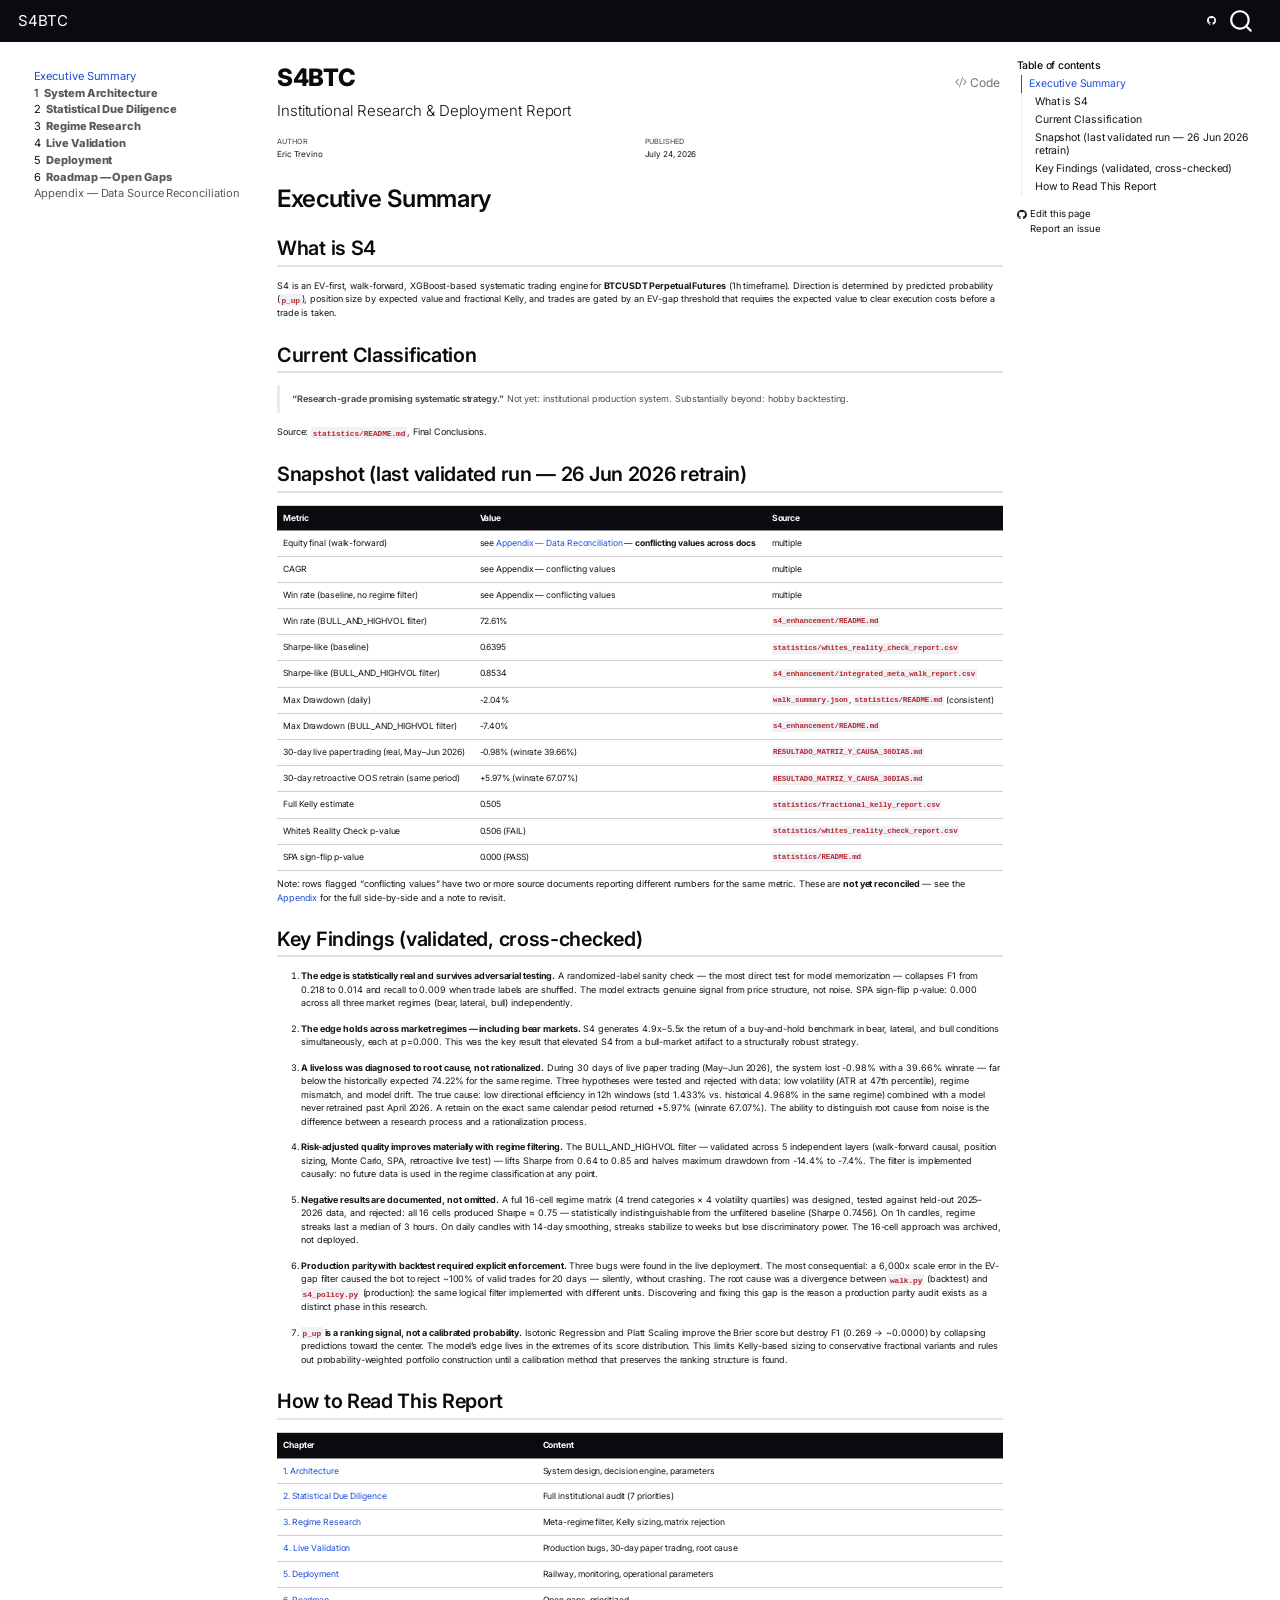
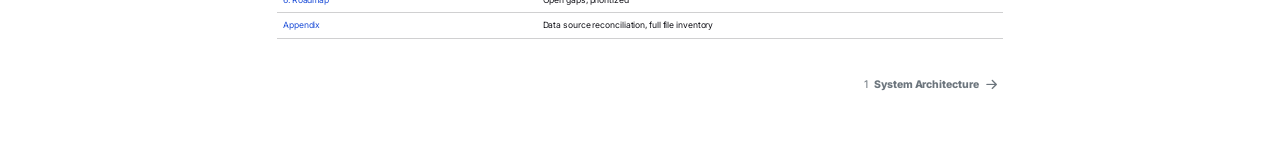
==== index.html @ 485dea51 "deploy: 55744f079dfd0574905409fcc61d1acf95c8bb1a" ====
<!DOCTYPE html>
<html xmlns="http://www.w3.org/1999/xhtml" lang="en" xml:lang="en"><head>

<meta charset="utf-8">
<meta name="generator" content="quarto-1.6.39">

<meta name="viewport" content="width=device-width, initial-scale=1.0, user-scalable=yes">

<meta name="author" content="Eric Trevino">
<meta name="dcterms.date" content="2026-07-24">

<title>S4BTC</title>
<style>
code{white-space: pre-wrap;}
span.smallcaps{font-variant: small-caps;}
div.columns{display: flex; gap: min(4vw, 1.5em);}
div.column{flex: auto; overflow-x: auto;}
div.hanging-indent{margin-left: 1.5em; text-indent: -1.5em;}
ul.task-list{list-style: none;}
ul.task-list li input[type="checkbox"] {
  width: 0.8em;
  margin: 0 0.8em 0.2em -1em; /* quarto-specific, see https://github.com/quarto-dev/quarto-cli/issues/4556 */ 
  vertical-align: middle;
}
/* CSS for syntax highlighting */
pre > code.sourceCode { white-space: pre; position: relative; }
pre > code.sourceCode > span { line-height: 1.25; }
pre > code.sourceCode > span:empty { height: 1.2em; }
.sourceCode { overflow: visible; }
code.sourceCode > span { color: inherit; text-decoration: inherit; }
div.sourceCode { margin: 1em 0; }
pre.sourceCode { margin: 0; }
@media screen {
div.sourceCode { overflow: auto; }
}
@media print {
pre > code.sourceCode { white-space: pre-wrap; }
pre > code.sourceCode > span { display: inline-block; text-indent: -5em; padding-left: 5em; }
}
pre.numberSource code
  { counter-reset: source-line 0; }
pre.numberSource code > span
  { position: relative; left: -4em; counter-increment: source-line; }
pre.numberSource code > span > a:first-child::before
  { content: counter(source-line);
    position: relative; left: -1em; text-align: right; vertical-align: baseline;
    border: none; display: inline-block;
    -webkit-touch-callout: none; -webkit-user-select: none;
    -khtml-user-select: none; -moz-user-select: none;
    -ms-user-select: none; user-select: none;
    padding: 0 4px; width: 4em;
  }
pre.numberSource { margin-left: 3em;  padding-left: 4px; }
div.sourceCode
  {   }
@media screen {
pre > code.sourceCode > span > a:first-child::before { text-decoration: underline; }
}
</style>


<script src="site_libs/quarto-nav/quarto-nav.js"></script>
<script src="site_libs/quarto-nav/headroom.min.js"></script>
<script src="site_libs/clipboard/clipboard.min.js"></script>
<script src="site_libs/quarto-search/autocomplete.umd.js"></script>
<script src="site_libs/quarto-search/fuse.min.js"></script>
<script src="site_libs/quarto-search/quarto-search.js"></script>
<meta name="quarto:offset" content="./">
<link href="./01-architecture.html" rel="next">
<script src="site_libs/quarto-html/quarto.js"></script>
<script src="site_libs/quarto-html/popper.min.js"></script>
<script src="site_libs/quarto-html/tippy.umd.min.js"></script>
<script src="site_libs/quarto-html/anchor.min.js"></script>
<link href="site_libs/quarto-html/tippy.css" rel="stylesheet">
<link href="site_libs/quarto-html/quarto-syntax-highlighting-0626ff4d7a71b55c8707dcae1d04a9b6.css" rel="stylesheet" id="quarto-text-highlighting-styles">
<script src="site_libs/bootstrap/bootstrap.min.js"></script>
<link href="site_libs/bootstrap/bootstrap-icons.css" rel="stylesheet">
<link href="site_libs/bootstrap/bootstrap-0f1d7832f862a9a05de4b1f937104ab7.min.css" rel="stylesheet" append-hash="true" id="quarto-bootstrap" data-mode="light">
<script id="quarto-search-options" type="application/json">{
  "location": "navbar",
  "copy-button": false,
  "collapse-after": 3,
  "panel-placement": "end",
  "type": "overlay",
  "limit": 50,
  "keyboard-shortcut": [
    "f",
    "/",
    "s"
  ],
  "show-item-context": false,
  "language": {
    "search-no-results-text": "No results",
    "search-matching-documents-text": "matching documents",
    "search-copy-link-title": "Copy link to search",
    "search-hide-matches-text": "Hide additional matches",
    "search-more-match-text": "more match in this document",
    "search-more-matches-text": "more matches in this document",
    "search-clear-button-title": "Clear",
    "search-text-placeholder": "",
    "search-detached-cancel-button-title": "Cancel",
    "search-submit-button-title": "Submit",
    "search-label": "Search"
  }
}</script>
<style>html{ scroll-behavior: smooth; }</style>


</head>

<body class="nav-sidebar floating nav-fixed">

<div id="quarto-search-results"></div>
  <header id="quarto-header" class="headroom fixed-top">
    <nav class="navbar navbar-expand-lg " data-bs-theme="dark">
      <div class="navbar-container container-fluid">
      <div class="navbar-brand-container mx-auto">
    <a class="navbar-brand" href="./index.html">
    <span class="navbar-title">S4BTC</span>
    </a>
  </div>
        <div class="quarto-navbar-tools tools-end">
    <a href="https://github.com/erictvillarreal/RoboTrader812" title="Source Code" class="quarto-navigation-tool px-1" aria-label="Source Code"><i class="bi bi-github"></i></a>
</div>
          <div id="quarto-search" class="" title="Search"></div>
      </div> <!-- /container-fluid -->
    </nav>
  <nav class="quarto-secondary-nav">
    <div class="container-fluid d-flex">
      <button type="button" class="quarto-btn-toggle btn" data-bs-toggle="collapse" role="button" data-bs-target=".quarto-sidebar-collapse-item" aria-controls="quarto-sidebar" aria-expanded="false" aria-label="Toggle sidebar navigation" onclick="if (window.quartoToggleHeadroom) { window.quartoToggleHeadroom(); }">
        <i class="bi bi-layout-text-sidebar-reverse"></i>
      </button>
        <nav class="quarto-page-breadcrumbs" aria-label="breadcrumb"><ol class="breadcrumb"><li class="breadcrumb-item"><a href="./index.html">Executive Summary</a></li></ol></nav>
        <a class="flex-grow-1" role="navigation" data-bs-toggle="collapse" data-bs-target=".quarto-sidebar-collapse-item" aria-controls="quarto-sidebar" aria-expanded="false" aria-label="Toggle sidebar navigation" onclick="if (window.quartoToggleHeadroom) { window.quartoToggleHeadroom(); }">      
        </a>
    </div>
  </nav>
</header>
<!-- content -->
<div id="quarto-content" class="quarto-container page-columns page-rows-contents page-layout-article page-navbar">
<!-- sidebar -->
  <nav id="quarto-sidebar" class="sidebar collapse collapse-horizontal quarto-sidebar-collapse-item sidebar-navigation floating overflow-auto">
    <div class="sidebar-menu-container"> 
    <ul class="list-unstyled mt-1">
        <li class="sidebar-item">
  <div class="sidebar-item-container"> 
  <a href="./index.html" class="sidebar-item-text sidebar-link active">
 <span class="menu-text">Executive Summary</span></a>
  </div>
</li>
        <li class="sidebar-item">
  <div class="sidebar-item-container"> 
  <a href="./01-architecture.html" class="sidebar-item-text sidebar-link">
 <span class="menu-text"><span class="chapter-number">1</span>&nbsp; <span class="chapter-title">System Architecture</span></span></a>
  </div>
</li>
        <li class="sidebar-item">
  <div class="sidebar-item-container"> 
  <a href="./02-statistical-due-diligence.html" class="sidebar-item-text sidebar-link">
 <span class="menu-text"><span class="chapter-number">2</span>&nbsp; <span class="chapter-title">Statistical Due Diligence</span></span></a>
  </div>
</li>
        <li class="sidebar-item">
  <div class="sidebar-item-container"> 
  <a href="./03-regime-research.html" class="sidebar-item-text sidebar-link">
 <span class="menu-text"><span class="chapter-number">3</span>&nbsp; <span class="chapter-title">Regime Research</span></span></a>
  </div>
</li>
        <li class="sidebar-item">
  <div class="sidebar-item-container"> 
  <a href="./04-live-validation.html" class="sidebar-item-text sidebar-link">
 <span class="menu-text"><span class="chapter-number">4</span>&nbsp; <span class="chapter-title">Live Validation</span></span></a>
  </div>
</li>
        <li class="sidebar-item">
  <div class="sidebar-item-container"> 
  <a href="./05-deployment.html" class="sidebar-item-text sidebar-link">
 <span class="menu-text"><span class="chapter-number">5</span>&nbsp; <span class="chapter-title">Deployment</span></span></a>
  </div>
</li>
        <li class="sidebar-item">
  <div class="sidebar-item-container"> 
  <a href="./06-roadmap.html" class="sidebar-item-text sidebar-link">
 <span class="menu-text"><span class="chapter-number">6</span>&nbsp; <span class="chapter-title">Roadmap — Open Gaps</span></span></a>
  </div>
</li>
        <li class="sidebar-item">
  <div class="sidebar-item-container"> 
  <a href="./99-appendix-data-sources.html" class="sidebar-item-text sidebar-link">
 <span class="menu-text">Appendix — Data Source Reconciliation</span></a>
  </div>
</li>
    </ul>
    </div>
</nav>
<div id="quarto-sidebar-glass" class="quarto-sidebar-collapse-item" data-bs-toggle="collapse" data-bs-target=".quarto-sidebar-collapse-item"></div>
<!-- margin-sidebar -->
    <div id="quarto-margin-sidebar" class="sidebar margin-sidebar">
        <nav id="TOC" role="doc-toc" class="toc-active">
    <h2 id="toc-title">Table of contents</h2>
   
  <ul>
  <li><a href="#executive-summary" id="toc-executive-summary" class="nav-link active" data-scroll-target="#executive-summary">Executive Summary</a>
  <ul class="collapse">
  <li><a href="#what-is-s4" id="toc-what-is-s4" class="nav-link" data-scroll-target="#what-is-s4">What is S4</a></li>
  <li><a href="#current-classification" id="toc-current-classification" class="nav-link" data-scroll-target="#current-classification">Current Classification</a></li>
  <li><a href="#snapshot-last-validated-run-26-jun-2026-retrain" id="toc-snapshot-last-validated-run-26-jun-2026-retrain" class="nav-link" data-scroll-target="#snapshot-last-validated-run-26-jun-2026-retrain">Snapshot (last validated run — 26 Jun 2026 retrain)</a></li>
  <li><a href="#key-findings-validated-cross-checked" id="toc-key-findings-validated-cross-checked" class="nav-link" data-scroll-target="#key-findings-validated-cross-checked">Key Findings (validated, cross-checked)</a></li>
  <li><a href="#how-to-read-this-report" id="toc-how-to-read-this-report" class="nav-link" data-scroll-target="#how-to-read-this-report">How to Read This Report</a></li>
  </ul></li>
  </ul>
<div class="toc-actions"><ul><li><a href="https://github.com/erictvillarreal/RoboTrader812/edit/main/index.qmd" class="toc-action"><i class="bi bi-github"></i>Edit this page</a></li><li><a href="https://github.com/erictvillarreal/RoboTrader812/issues/new" class="toc-action"><i class="bi empty"></i>Report an issue</a></li></ul></div></nav>
    </div>
<!-- main -->
<main class="content" id="quarto-document-content">

<header id="title-block-header" class="quarto-title-block default">
<div class="quarto-title">
<div class="quarto-title-block"><div><h1 class="title">S4BTC</h1><button type="button" class="btn code-tools-button" id="quarto-code-tools-source"><i class="bi"></i> Code</button></div></div>
<p class="subtitle lead">Institutional Research &amp; Deployment Report</p>
</div>



<div class="quarto-title-meta">

    <div>
    <div class="quarto-title-meta-heading">Author</div>
    <div class="quarto-title-meta-contents">
             <p>Eric Trevino </p>
          </div>
  </div>
    
    <div>
    <div class="quarto-title-meta-heading">Published</div>
    <div class="quarto-title-meta-contents">
      <p class="date">July 24, 2026</p>
    </div>
  </div>
  
    
  </div>
  


</header>


<section id="executive-summary" class="level1 unnumbered">
<h1 class="unnumbered">Executive Summary</h1>
<section id="what-is-s4" class="level2">
<h2 class="anchored" data-anchor-id="what-is-s4">What is S4</h2>
<p>S4 is an EV-first, walk-forward, XGBoost-based systematic trading engine for <strong>BTCUSDT Perpetual Futures</strong> (1h timeframe). Direction is determined by predicted probability (<code>p_up</code>), position size by expected value and fractional Kelly, and trades are gated by an EV-gap threshold that requires the expected value to clear execution costs before a trade is taken.</p>
</section>
<section id="current-classification" class="level2">
<h2 class="anchored" data-anchor-id="current-classification">Current Classification</h2>
<blockquote class="blockquote">
<p><strong>“Research-grade promising systematic strategy.”</strong> Not yet: institutional production system. Substantially beyond: hobby backtesting.</p>
</blockquote>
<p>Source: <code>statistics/README.md</code>, Final Conclusions.</p>
</section>
<section id="snapshot-last-validated-run-26-jun-2026-retrain" class="level2">
<h2 class="anchored" data-anchor-id="snapshot-last-validated-run-26-jun-2026-retrain">Snapshot (last validated run — 26 Jun 2026 retrain)</h2>
<table class="caption-top table">
<thead>
<tr class="header">
<th>Metric</th>
<th>Value</th>
<th>Source</th>
</tr>
</thead>
<tbody>
<tr class="odd">
<td>Equity final (walk-forward)</td>
<td>see <a href="./99-appendix-data-sources.html">Appendix — Data Reconciliation</a> — <strong>conflicting values across docs</strong></td>
<td>multiple</td>
</tr>
<tr class="even">
<td>CAGR</td>
<td>see Appendix — conflicting values</td>
<td>multiple</td>
</tr>
<tr class="odd">
<td>Win rate (baseline, no regime filter)</td>
<td>see Appendix — conflicting values</td>
<td>multiple</td>
</tr>
<tr class="even">
<td>Win rate (BULL_AND_HIGHVOL filter)</td>
<td>72.61%</td>
<td><code>s4_enhancement/README.md</code></td>
</tr>
<tr class="odd">
<td>Sharpe-like (baseline)</td>
<td>0.6395</td>
<td><code>statistics/whites_reality_check_report.csv</code></td>
</tr>
<tr class="even">
<td>Sharpe-like (BULL_AND_HIGHVOL filter)</td>
<td>0.8534</td>
<td><code>s4_enhancement/integrated_meta_walk_report.csv</code></td>
</tr>
<tr class="odd">
<td>Max Drawdown (daily)</td>
<td>-2.04%</td>
<td><code>walk_summary.json</code>, <code>statistics/README.md</code> (consistent)</td>
</tr>
<tr class="even">
<td>Max Drawdown (BULL_AND_HIGHVOL filter)</td>
<td>-7.40%</td>
<td><code>s4_enhancement/README.md</code></td>
</tr>
<tr class="odd">
<td>30-day live paper trading (real, May–Jun 2026)</td>
<td>-0.98% (winrate 39.66%)</td>
<td><code>RESULTADO_MATRIZ_Y_CAUSA_30DIAS.md</code></td>
</tr>
<tr class="even">
<td>30-day retroactive OOS retrain (same period)</td>
<td>+5.97% (winrate 67.07%)</td>
<td><code>RESULTADO_MATRIZ_Y_CAUSA_30DIAS.md</code></td>
</tr>
<tr class="odd">
<td>Full Kelly estimate</td>
<td>0.505</td>
<td><code>statistics/fractional_kelly_report.csv</code></td>
</tr>
<tr class="even">
<td>White’s Reality Check p-value</td>
<td>0.506 (FAIL)</td>
<td><code>statistics/whites_reality_check_report.csv</code></td>
</tr>
<tr class="odd">
<td>SPA sign-flip p-value</td>
<td>0.000 (PASS)</td>
<td><code>statistics/README.md</code></td>
</tr>
</tbody>
</table>
<p>Note: rows flagged “conflicting values” have two or more source documents reporting different numbers for the same metric. These are <strong>not yet reconciled</strong> — see the <a href="./99-appendix-data-sources.html">Appendix</a> for the full side-by-side and a note to revisit.</p>
</section>
<section id="key-findings-validated-cross-checked" class="level2">
<h2 class="anchored" data-anchor-id="key-findings-validated-cross-checked">Key Findings (validated, cross-checked)</h2>
<ol type="1">
<li><p><strong>The edge is statistically real and survives adversarial testing.</strong> A randomized-label sanity check — the most direct test for model memorization — collapses F1 from 0.218 to 0.014 and recall to 0.009 when trade labels are shuffled. The model extracts genuine signal from price structure, not noise. SPA sign-flip p-value: 0.000 across all three market regimes (bear, lateral, bull) independently.</p></li>
<li><p><strong>The edge holds across market regimes — including bear markets.</strong> S4 generates 4.9x–5.5x the return of a buy-and-hold benchmark in bear, lateral, and bull conditions simultaneously, each at p=0.000. This was the key result that elevated S4 from a bull-market artifact to a structurally robust strategy.</p></li>
<li><p><strong>A live loss was diagnosed to root cause, not rationalized.</strong> During 30 days of live paper trading (May–Jun 2026), the system lost -0.98% with a 39.66% winrate — far below the historically expected 74.22% for the same regime. Three hypotheses were tested and rejected with data: low volatility (ATR at 47th percentile), regime mismatch, and model drift. The true cause: low directional efficiency in 12h windows (std 1.433% vs.&nbsp;historical 4.968% in the same regime) combined with a model never retrained past April 2026. A retrain on the exact same calendar period returned +5.97% (winrate 67.07%). The ability to distinguish root cause from noise is the difference between a research process and a rationalization process.</p></li>
<li><p><strong>Risk-adjusted quality improves materially with regime filtering.</strong> The BULL_AND_HIGHVOL filter — validated across 5 independent layers (walk-forward causal, position sizing, Monte Carlo, SPA, retroactive live test) — lifts Sharpe from 0.64 to 0.85 and halves maximum drawdown from -14.4% to -7.4%. The filter is implemented causally: no future data is used in the regime classification at any point.</p></li>
<li><p><strong>Negative results are documented, not omitted.</strong> A full 16-cell regime matrix (4 trend categories × 4 volatility quartiles) was designed, tested against held-out 2025–2026 data, and rejected: all 16 cells produced Sharpe ≈ 0.75 — statistically indistinguishable from the unfiltered baseline (Sharpe 0.7456). On 1h candles, regime streaks last a median of 3 hours. On daily candles with 14-day smoothing, streaks stabilize to weeks but lose discriminatory power. The 16-cell approach was archived, not deployed.</p></li>
<li><p><strong>Production parity with backtest required explicit enforcement.</strong> Three bugs were found in the live deployment. The most consequential: a 6,000x scale error in the EV-gap filter caused the bot to reject ~100% of valid trades for 20 days — silently, without crashing. The root cause was a divergence between <code>walk.py</code> (backtest) and <code>s4_policy.py</code> (production): the same logical filter implemented with different units. Discovering and fixing this gap is the reason a production parity audit exists as a distinct phase in this research.</p></li>
<li><p><strong><code>p_up</code> is a ranking signal, not a calibrated probability.</strong> Isotonic Regression and Platt Scaling improve the Brier score but destroy F1 (0.269 → ~0.0000) by collapsing predictions toward the center. The model’s edge lives in the extremes of its score distribution. This limits Kelly-based sizing to conservative fractional variants and rules out probability-weighted portfolio construction until a calibration method that preserves the ranking structure is found.</p></li>
</ol>
</section>
<section id="how-to-read-this-report" class="level2">
<h2 class="anchored" data-anchor-id="how-to-read-this-report">How to Read This Report</h2>
<table class="caption-top table">
<thead>
<tr class="header">
<th>Chapter</th>
<th>Content</th>
</tr>
</thead>
<tbody>
<tr class="odd">
<td><a href="./01-architecture.html">1. Architecture</a></td>
<td>System design, decision engine, parameters</td>
</tr>
<tr class="even">
<td><a href="./02-statistical-due-diligence.html">2. Statistical Due Diligence</a></td>
<td>Full institutional audit (7 priorities)</td>
</tr>
<tr class="odd">
<td><a href="./03-regime-research.html">3. Regime Research</a></td>
<td>Meta-regime filter, Kelly sizing, matrix rejection</td>
</tr>
<tr class="even">
<td><a href="./04-live-validation.html">4. Live Validation</a></td>
<td>Production bugs, 30-day paper trading, root cause</td>
</tr>
<tr class="odd">
<td><a href="./05-deployment.html">5. Deployment</a></td>
<td>Railway, monitoring, operational parameters</td>
</tr>
<tr class="even">
<td><a href="./06-roadmap.html">6. Roadmap</a></td>
<td>Open gaps, prioritized</td>
</tr>
<tr class="odd">
<td><a href="./99-appendix-data-sources.html">Appendix</a></td>
<td>Data source reconciliation, full file inventory</td>
</tr>
</tbody>
</table>


<!-- -->

</section>
</section>

</main> <!-- /main -->
<script id="quarto-html-after-body" type="application/javascript">
window.document.addEventListener("DOMContentLoaded", function (event) {
  const toggleBodyColorMode = (bsSheetEl) => {
    const mode = bsSheetEl.getAttribute("data-mode");
    const bodyEl = window.document.querySelector("body");
    if (mode === "dark") {
      bodyEl.classList.add("quarto-dark");
      bodyEl.classList.remove("quarto-light");
    } else {
      bodyEl.classList.add("quarto-light");
      bodyEl.classList.remove("quarto-dark");
    }
  }
  const toggleBodyColorPrimary = () => {
    const bsSheetEl = window.document.querySelector("link#quarto-bootstrap");
    if (bsSheetEl) {
      toggleBodyColorMode(bsSheetEl);
    }
  }
  toggleBodyColorPrimary();  
  const icon = "";
  const anchorJS = new window.AnchorJS();
  anchorJS.options = {
    placement: 'right',
    icon: icon
  };
  anchorJS.add('.anchored');
  const isCodeAnnotation = (el) => {
    for (const clz of el.classList) {
      if (clz.startsWith('code-annotation-')) {                     
        return true;
      }
    }
    return false;
  }
  const onCopySuccess = function(e) {
    // button target
    const button = e.trigger;
    // don't keep focus
    button.blur();
    // flash "checked"
    button.classList.add('code-copy-button-checked');
    var currentTitle = button.getAttribute("title");
    button.setAttribute("title", "Copied!");
    let tooltip;
    if (window.bootstrap) {
      button.setAttribute("data-bs-toggle", "tooltip");
      button.setAttribute("data-bs-placement", "left");
      button.setAttribute("data-bs-title", "Copied!");
      tooltip = new bootstrap.Tooltip(button, 
        { trigger: "manual", 
          customClass: "code-copy-button-tooltip",
          offset: [0, -8]});
      tooltip.show();    
    }
    setTimeout(function() {
      if (tooltip) {
        tooltip.hide();
        button.removeAttribute("data-bs-title");
        button.removeAttribute("data-bs-toggle");
        button.removeAttribute("data-bs-placement");
      }
      button.setAttribute("title", currentTitle);
      button.classList.remove('code-copy-button-checked');
    }, 1000);
    // clear code selection
    e.clearSelection();
  }
  const getTextToCopy = function(trigger) {
      const codeEl = trigger.previousElementSibling.cloneNode(true);
      for (const childEl of codeEl.children) {
        if (isCodeAnnotation(childEl)) {
          childEl.remove();
        }
      }
      return codeEl.innerText;
  }
  const clipboard = new window.ClipboardJS('.code-copy-button:not([data-in-quarto-modal])', {
    text: getTextToCopy
  });
  clipboard.on('success', onCopySuccess);
  if (window.document.getElementById('quarto-embedded-source-code-modal')) {
    const clipboardModal = new window.ClipboardJS('.code-copy-button[data-in-quarto-modal]', {
      text: getTextToCopy,
      container: window.document.getElementById('quarto-embedded-source-code-modal')
    });
    clipboardModal.on('success', onCopySuccess);
  }
  const viewSource = window.document.getElementById('quarto-view-source') ||
                     window.document.getElementById('quarto-code-tools-source');
  if (viewSource) {
    const sourceUrl = viewSource.getAttribute("data-quarto-source-url");
    viewSource.addEventListener("click", function(e) {
      if (sourceUrl) {
        // rstudio viewer pane
        if (/\bcapabilities=\b/.test(window.location)) {
          window.open(sourceUrl);
        } else {
          window.location.href = sourceUrl;
        }
      } else {
        const modal = new bootstrap.Modal(document.getElementById('quarto-embedded-source-code-modal'));
        modal.show();
      }
      return false;
    });
  }
  function toggleCodeHandler(show) {
    return function(e) {
      const detailsSrc = window.document.querySelectorAll(".cell > details > .sourceCode");
      for (let i=0; i<detailsSrc.length; i++) {
        const details = detailsSrc[i].parentElement;
        if (show) {
          details.open = true;
        } else {
          details.removeAttribute("open");
        }
      }
      const cellCodeDivs = window.document.querySelectorAll(".cell > .sourceCode");
      const fromCls = show ? "hidden" : "unhidden";
      const toCls = show ? "unhidden" : "hidden";
      for (let i=0; i<cellCodeDivs.length; i++) {
        const codeDiv = cellCodeDivs[i];
        if (codeDiv.classList.contains(fromCls)) {
          codeDiv.classList.remove(fromCls);
          codeDiv.classList.add(toCls);
        } 
      }
      return false;
    }
  }
  const hideAllCode = window.document.getElementById("quarto-hide-all-code");
  if (hideAllCode) {
    hideAllCode.addEventListener("click", toggleCodeHandler(false));
  }
  const showAllCode = window.document.getElementById("quarto-show-all-code");
  if (showAllCode) {
    showAllCode.addEventListener("click", toggleCodeHandler(true));
  }
    var localhostRegex = new RegExp(/^(?:http|https):\/\/localhost\:?[0-9]*\//);
    var mailtoRegex = new RegExp(/^mailto:/);
      var filterRegex = new RegExp('/' + window.location.host + '/');
    var isInternal = (href) => {
        return filterRegex.test(href) || localhostRegex.test(href) || mailtoRegex.test(href);
    }
    // Inspect non-navigation links and adorn them if external
 	var links = window.document.querySelectorAll('a[href]:not(.nav-link):not(.navbar-brand):not(.toc-action):not(.sidebar-link):not(.sidebar-item-toggle):not(.pagination-link):not(.no-external):not([aria-hidden]):not(.dropdown-item):not(.quarto-navigation-tool):not(.about-link)');
    for (var i=0; i<links.length; i++) {
      const link = links[i];
      if (!isInternal(link.href)) {
        // undo the damage that might have been done by quarto-nav.js in the case of
        // links that we want to consider external
        if (link.dataset.originalHref !== undefined) {
          link.href = link.dataset.originalHref;
        }
      }
    }
  function tippyHover(el, contentFn, onTriggerFn, onUntriggerFn) {
    const config = {
      allowHTML: true,
      maxWidth: 500,
      delay: 100,
      arrow: false,
      appendTo: function(el) {
          return el.parentElement;
      },
      interactive: true,
      interactiveBorder: 10,
      theme: 'quarto',
      placement: 'bottom-start',
    };
    if (contentFn) {
      config.content = contentFn;
    }
    if (onTriggerFn) {
      config.onTrigger = onTriggerFn;
    }
    if (onUntriggerFn) {
      config.onUntrigger = onUntriggerFn;
    }
    window.tippy(el, config); 
  }
  const noterefs = window.document.querySelectorAll('a[role="doc-noteref"]');
  for (var i=0; i<noterefs.length; i++) {
    const ref = noterefs[i];
    tippyHover(ref, function() {
      // use id or data attribute instead here
      let href = ref.getAttribute('data-footnote-href') || ref.getAttribute('href');
      try { href = new URL(href).hash; } catch {}
      const id = href.replace(/^#\/?/, "");
      const note = window.document.getElementById(id);
      if (note) {
        return note.innerHTML;
      } else {
        return "";
      }
    });
  }
  const xrefs = window.document.querySelectorAll('a.quarto-xref');
  const processXRef = (id, note) => {
    // Strip column container classes
    const stripColumnClz = (el) => {
      el.classList.remove("page-full", "page-columns");
      if (el.children) {
        for (const child of el.children) {
          stripColumnClz(child);
        }
      }
    }
    stripColumnClz(note)
    if (id === null || id.startsWith('sec-')) {
      // Special case sections, only their first couple elements
      const container = document.createElement("div");
      if (note.children && note.children.length > 2) {
        container.appendChild(note.children[0].cloneNode(true));
        for (let i = 1; i < note.children.length; i++) {
          const child = note.children[i];
          if (child.tagName === "P" && child.innerText === "") {
            continue;
          } else {
            container.appendChild(child.cloneNode(true));
            break;
          }
        }
        if (window.Quarto?.typesetMath) {
          window.Quarto.typesetMath(container);
        }
        return container.innerHTML
      } else {
        if (window.Quarto?.typesetMath) {
          window.Quarto.typesetMath(note);
        }
        return note.innerHTML;
      }
    } else {
      // Remove any anchor links if they are present
      const anchorLink = note.querySelector('a.anchorjs-link');
      if (anchorLink) {
        anchorLink.remove();
      }
      if (window.Quarto?.typesetMath) {
        window.Quarto.typesetMath(note);
      }
      if (note.classList.contains("callout")) {
        return note.outerHTML;
      } else {
        return note.innerHTML;
      }
    }
  }
  for (var i=0; i<xrefs.length; i++) {
    const xref = xrefs[i];
    tippyHover(xref, undefined, function(instance) {
      instance.disable();
      let url = xref.getAttribute('href');
      let hash = undefined; 
      if (url.startsWith('#')) {
        hash = url;
      } else {
        try { hash = new URL(url).hash; } catch {}
      }
      if (hash) {
        const id = hash.replace(/^#\/?/, "");
        const note = window.document.getElementById(id);
        if (note !== null) {
          try {
            const html = processXRef(id, note.cloneNode(true));
            instance.setContent(html);
          } finally {
            instance.enable();
            instance.show();
          }
        } else {
          // See if we can fetch this
          fetch(url.split('#')[0])
          .then(res => res.text())
          .then(html => {
            const parser = new DOMParser();
            const htmlDoc = parser.parseFromString(html, "text/html");
            const note = htmlDoc.getElementById(id);
            if (note !== null) {
              const html = processXRef(id, note);
              instance.setContent(html);
            } 
          }).finally(() => {
            instance.enable();
            instance.show();
          });
        }
      } else {
        // See if we can fetch a full url (with no hash to target)
        // This is a special case and we should probably do some content thinning / targeting
        fetch(url)
        .then(res => res.text())
        .then(html => {
          const parser = new DOMParser();
          const htmlDoc = parser.parseFromString(html, "text/html");
          const note = htmlDoc.querySelector('main.content');
          if (note !== null) {
            // This should only happen for chapter cross references
            // (since there is no id in the URL)
            // remove the first header
            if (note.children.length > 0 && note.children[0].tagName === "HEADER") {
              note.children[0].remove();
            }
            const html = processXRef(null, note);
            instance.setContent(html);
          } 
        }).finally(() => {
          instance.enable();
          instance.show();
        });
      }
    }, function(instance) {
    });
  }
      let selectedAnnoteEl;
      const selectorForAnnotation = ( cell, annotation) => {
        let cellAttr = 'data-code-cell="' + cell + '"';
        let lineAttr = 'data-code-annotation="' +  annotation + '"';
        const selector = 'span[' + cellAttr + '][' + lineAttr + ']';
        return selector;
      }
      const selectCodeLines = (annoteEl) => {
        const doc = window.document;
        const targetCell = annoteEl.getAttribute("data-target-cell");
        const targetAnnotation = annoteEl.getAttribute("data-target-annotation");
        const annoteSpan = window.document.querySelector(selectorForAnnotation(targetCell, targetAnnotation));
        const lines = annoteSpan.getAttribute("data-code-lines").split(",");
        const lineIds = lines.map((line) => {
          return targetCell + "-" + line;
        })
        let top = null;
        let height = null;
        let parent = null;
        if (lineIds.length > 0) {
            //compute the position of the single el (top and bottom and make a div)
            const el = window.document.getElementById(lineIds[0]);
            top = el.offsetTop;
            height = el.offsetHeight;
            parent = el.parentElement.parentElement;
          if (lineIds.length > 1) {
            const lastEl = window.document.getElementById(lineIds[lineIds.length - 1]);
            const bottom = lastEl.offsetTop + lastEl.offsetHeight;
            height = bottom - top;
          }
          if (top !== null && height !== null && parent !== null) {
            // cook up a div (if necessary) and position it 
            let div = window.document.getElementById("code-annotation-line-highlight");
            if (div === null) {
              div = window.document.createElement("div");
              div.setAttribute("id", "code-annotation-line-highlight");
              div.style.position = 'absolute';
              parent.appendChild(div);
            }
            div.style.top = top - 2 + "px";
            div.style.height = height + 4 + "px";
            div.style.left = 0;
            let gutterDiv = window.document.getElementById("code-annotation-line-highlight-gutter");
            if (gutterDiv === null) {
              gutterDiv = window.document.createElement("div");
              gutterDiv.setAttribute("id", "code-annotation-line-highlight-gutter");
              gutterDiv.style.position = 'absolute';
              const codeCell = window.document.getElementById(targetCell);
              const gutter = codeCell.querySelector('.code-annotation-gutter');
              gutter.appendChild(gutterDiv);
            }
            gutterDiv.style.top = top - 2 + "px";
            gutterDiv.style.height = height + 4 + "px";
          }
          selectedAnnoteEl = annoteEl;
        }
      };
      const unselectCodeLines = () => {
        const elementsIds = ["code-annotation-line-highlight", "code-annotation-line-highlight-gutter"];
        elementsIds.forEach((elId) => {
          const div = window.document.getElementById(elId);
          if (div) {
            div.remove();
          }
        });
        selectedAnnoteEl = undefined;
      };
        // Handle positioning of the toggle
    window.addEventListener(
      "resize",
      throttle(() => {
        elRect = undefined;
        if (selectedAnnoteEl) {
          selectCodeLines(selectedAnnoteEl);
        }
      }, 10)
    );
    function throttle(fn, ms) {
    let throttle = false;
    let timer;
      return (...args) => {
        if(!throttle) { // first call gets through
            fn.apply(this, args);
            throttle = true;
        } else { // all the others get throttled
            if(timer) clearTimeout(timer); // cancel #2
            timer = setTimeout(() => {
              fn.apply(this, args);
              timer = throttle = false;
            }, ms);
        }
      };
    }
      // Attach click handler to the DT
      const annoteDls = window.document.querySelectorAll('dt[data-target-cell]');
      for (const annoteDlNode of annoteDls) {
        annoteDlNode.addEventListener('click', (event) => {
          const clickedEl = event.target;
          if (clickedEl !== selectedAnnoteEl) {
            unselectCodeLines();
            const activeEl = window.document.querySelector('dt[data-target-cell].code-annotation-active');
            if (activeEl) {
              activeEl.classList.remove('code-annotation-active');
            }
            selectCodeLines(clickedEl);
            clickedEl.classList.add('code-annotation-active');
          } else {
            // Unselect the line
            unselectCodeLines();
            clickedEl.classList.remove('code-annotation-active');
          }
        });
      }
  const findCites = (el) => {
    const parentEl = el.parentElement;
    if (parentEl) {
      const cites = parentEl.dataset.cites;
      if (cites) {
        return {
          el,
          cites: cites.split(' ')
        };
      } else {
        return findCites(el.parentElement)
      }
    } else {
      return undefined;
    }
  };
  var bibliorefs = window.document.querySelectorAll('a[role="doc-biblioref"]');
  for (var i=0; i<bibliorefs.length; i++) {
    const ref = bibliorefs[i];
    const citeInfo = findCites(ref);
    if (citeInfo) {
      tippyHover(citeInfo.el, function() {
        var popup = window.document.createElement('div');
        citeInfo.cites.forEach(function(cite) {
          var citeDiv = window.document.createElement('div');
          citeDiv.classList.add('hanging-indent');
          citeDiv.classList.add('csl-entry');
          var biblioDiv = window.document.getElementById('ref-' + cite);
          if (biblioDiv) {
            citeDiv.innerHTML = biblioDiv.innerHTML;
          }
          popup.appendChild(citeDiv);
        });
        return popup.innerHTML;
      });
    }
  }
});
</script>
<nav class="page-navigation">
  <div class="nav-page nav-page-previous">
  </div>
  <div class="nav-page nav-page-next">
      <a href="./01-architecture.html" class="pagination-link" aria-label="System Architecture">
        <span class="nav-page-text"><span class="chapter-number">1</span>&nbsp; <span class="chapter-title">System Architecture</span></span> <i class="bi bi-arrow-right-short"></i>
      </a>
  </div>
</nav><div class="modal fade" id="quarto-embedded-source-code-modal" tabindex="-1" aria-labelledby="quarto-embedded-source-code-modal-label" aria-hidden="true"><div class="modal-dialog modal-dialog-scrollable"><div class="modal-content"><div class="modal-header"><h5 class="modal-title" id="quarto-embedded-source-code-modal-label">Source Code</h5><button class="btn-close" data-bs-dismiss="modal"></button></div><div class="modal-body"><div class="">
<div class="sourceCode" id="cb1" data-shortcodes="false"><pre class="sourceCode markdown code-with-copy"><code class="sourceCode markdown"><span id="cb1-1"><a href="#cb1-1" aria-hidden="true" tabindex="-1"></a><span class="fu"># Executive Summary {.unnumbered}</span></span>
<span id="cb1-2"><a href="#cb1-2" aria-hidden="true" tabindex="-1"></a></span>
<span id="cb1-3"><a href="#cb1-3" aria-hidden="true" tabindex="-1"></a><span class="fu">## What is S4</span></span>
<span id="cb1-4"><a href="#cb1-4" aria-hidden="true" tabindex="-1"></a></span>
<span id="cb1-5"><a href="#cb1-5" aria-hidden="true" tabindex="-1"></a>S4 is an EV-first, walk-forward, XGBoost-based systematic trading engine for **BTCUSDT Perpetual Futures** (1h timeframe). Direction is determined by predicted probability (<span class="in">`p_up`</span>), position size by expected value and fractional Kelly, and trades are gated by an EV-gap threshold that requires the expected value to clear execution costs before a trade is taken.</span>
<span id="cb1-6"><a href="#cb1-6" aria-hidden="true" tabindex="-1"></a></span>
<span id="cb1-7"><a href="#cb1-7" aria-hidden="true" tabindex="-1"></a><span class="fu">## Current Classification</span></span>
<span id="cb1-8"><a href="#cb1-8" aria-hidden="true" tabindex="-1"></a></span>
<span id="cb1-9"><a href="#cb1-9" aria-hidden="true" tabindex="-1"></a><span class="at">&gt; **"Research-grade promising systematic strategy."**</span></span>
<span id="cb1-10"><a href="#cb1-10" aria-hidden="true" tabindex="-1"></a><span class="at">&gt; Not yet: institutional production system.</span></span>
<span id="cb1-11"><a href="#cb1-11" aria-hidden="true" tabindex="-1"></a><span class="at">&gt; Substantially beyond: hobby backtesting.</span></span>
<span id="cb1-12"><a href="#cb1-12" aria-hidden="true" tabindex="-1"></a></span>
<span id="cb1-13"><a href="#cb1-13" aria-hidden="true" tabindex="-1"></a>Source: <span class="in">`statistics/README.md`</span>, Final Conclusions.</span>
<span id="cb1-14"><a href="#cb1-14" aria-hidden="true" tabindex="-1"></a></span>
<span id="cb1-15"><a href="#cb1-15" aria-hidden="true" tabindex="-1"></a><span class="fu">## Snapshot (last validated run — 26 Jun 2026 retrain)</span></span>
<span id="cb1-16"><a href="#cb1-16" aria-hidden="true" tabindex="-1"></a></span>
<span id="cb1-17"><a href="#cb1-17" aria-hidden="true" tabindex="-1"></a>| Metric | Value | Source |</span>
<span id="cb1-18"><a href="#cb1-18" aria-hidden="true" tabindex="-1"></a>|---|---|---|</span>
<span id="cb1-19"><a href="#cb1-19" aria-hidden="true" tabindex="-1"></a>| Equity final (walk-forward) | see <span class="co">[</span><span class="ot">Appendix — Data Reconciliation</span><span class="co">](99-appendix-data-sources.qmd)</span> — **conflicting values across docs** | multiple |</span>
<span id="cb1-20"><a href="#cb1-20" aria-hidden="true" tabindex="-1"></a>| CAGR | see Appendix — conflicting values | multiple |</span>
<span id="cb1-21"><a href="#cb1-21" aria-hidden="true" tabindex="-1"></a>| Win rate (baseline, no regime filter) | see Appendix — conflicting values | multiple |</span>
<span id="cb1-22"><a href="#cb1-22" aria-hidden="true" tabindex="-1"></a>| Win rate (BULL_AND_HIGHVOL filter) | 72.61% | <span class="in">`s4_enhancement/README.md`</span> |</span>
<span id="cb1-23"><a href="#cb1-23" aria-hidden="true" tabindex="-1"></a>| Sharpe-like (baseline) | 0.6395 | <span class="in">`statistics/whites_reality_check_report.csv`</span> |</span>
<span id="cb1-24"><a href="#cb1-24" aria-hidden="true" tabindex="-1"></a>| Sharpe-like (BULL_AND_HIGHVOL filter) | 0.8534 | <span class="in">`s4_enhancement/integrated_meta_walk_report.csv`</span> |</span>
<span id="cb1-25"><a href="#cb1-25" aria-hidden="true" tabindex="-1"></a>| Max Drawdown (daily) | -2.04% | <span class="in">`walk_summary.json`</span>, <span class="in">`statistics/README.md`</span> (consistent) |</span>
<span id="cb1-26"><a href="#cb1-26" aria-hidden="true" tabindex="-1"></a>| Max Drawdown (BULL_AND_HIGHVOL filter) | -7.40% | <span class="in">`s4_enhancement/README.md`</span> |</span>
<span id="cb1-27"><a href="#cb1-27" aria-hidden="true" tabindex="-1"></a>| 30-day live paper trading (real, May–Jun 2026) | -0.98% (winrate 39.66%) | <span class="in">`RESULTADO_MATRIZ_Y_CAUSA_30DIAS.md`</span> |</span>
<span id="cb1-28"><a href="#cb1-28" aria-hidden="true" tabindex="-1"></a>| 30-day retroactive OOS retrain (same period) | +5.97% (winrate 67.07%) | <span class="in">`RESULTADO_MATRIZ_Y_CAUSA_30DIAS.md`</span> |</span>
<span id="cb1-29"><a href="#cb1-29" aria-hidden="true" tabindex="-1"></a>| Full Kelly estimate | 0.505 | <span class="in">`statistics/fractional_kelly_report.csv`</span> |</span>
<span id="cb1-30"><a href="#cb1-30" aria-hidden="true" tabindex="-1"></a>| White's Reality Check p-value | 0.506 (FAIL) | <span class="in">`statistics/whites_reality_check_report.csv`</span> |</span>
<span id="cb1-31"><a href="#cb1-31" aria-hidden="true" tabindex="-1"></a>| SPA sign-flip p-value | 0.000 (PASS) | <span class="in">`statistics/README.md`</span> |</span>
<span id="cb1-32"><a href="#cb1-32" aria-hidden="true" tabindex="-1"></a></span>
<span id="cb1-33"><a href="#cb1-33" aria-hidden="true" tabindex="-1"></a>Note: rows flagged "conflicting values" have two or more source documents reporting different numbers for the same metric. These are **not yet reconciled** — see the <span class="co">[</span><span class="ot">Appendix</span><span class="co">](99-appendix-data-sources.qmd)</span> for the full side-by-side and a note to revisit.</span>
<span id="cb1-34"><a href="#cb1-34" aria-hidden="true" tabindex="-1"></a></span>
<span id="cb1-35"><a href="#cb1-35" aria-hidden="true" tabindex="-1"></a><span class="fu">## Key Findings (validated, cross-checked)</span></span>
<span id="cb1-36"><a href="#cb1-36" aria-hidden="true" tabindex="-1"></a></span>
<span id="cb1-37"><a href="#cb1-37" aria-hidden="true" tabindex="-1"></a><span class="ss">1. </span>**The edge is statistically real and survives adversarial testing.**</span>
<span id="cb1-38"><a href="#cb1-38" aria-hidden="true" tabindex="-1"></a>   A randomized-label sanity check — the most direct test for model</span>
<span id="cb1-39"><a href="#cb1-39" aria-hidden="true" tabindex="-1"></a>   memorization — collapses F1 from 0.218 to 0.014 and recall to 0.009</span>
<span id="cb1-40"><a href="#cb1-40" aria-hidden="true" tabindex="-1"></a>   when trade labels are shuffled. The model extracts genuine signal from</span>
<span id="cb1-41"><a href="#cb1-41" aria-hidden="true" tabindex="-1"></a>   price structure, not noise. SPA sign-flip p-value: 0.000 across all</span>
<span id="cb1-42"><a href="#cb1-42" aria-hidden="true" tabindex="-1"></a>   three market regimes (bear, lateral, bull) independently.</span>
<span id="cb1-43"><a href="#cb1-43" aria-hidden="true" tabindex="-1"></a></span>
<span id="cb1-44"><a href="#cb1-44" aria-hidden="true" tabindex="-1"></a><span class="ss">2. </span>**The edge holds across market regimes — including bear markets.**</span>
<span id="cb1-45"><a href="#cb1-45" aria-hidden="true" tabindex="-1"></a>   S4 generates 4.9x–5.5x the return of a buy-and-hold benchmark in</span>
<span id="cb1-46"><a href="#cb1-46" aria-hidden="true" tabindex="-1"></a>   bear, lateral, and bull conditions simultaneously, each at p=0.000.</span>
<span id="cb1-47"><a href="#cb1-47" aria-hidden="true" tabindex="-1"></a>   This was the key result that elevated S4 from a bull-market artifact</span>
<span id="cb1-48"><a href="#cb1-48" aria-hidden="true" tabindex="-1"></a>   to a structurally robust strategy.</span>
<span id="cb1-49"><a href="#cb1-49" aria-hidden="true" tabindex="-1"></a></span>
<span id="cb1-50"><a href="#cb1-50" aria-hidden="true" tabindex="-1"></a><span class="ss">3. </span>**A live loss was diagnosed to root cause, not rationalized.**</span>
<span id="cb1-51"><a href="#cb1-51" aria-hidden="true" tabindex="-1"></a>   During 30 days of live paper trading (May–Jun 2026), the system lost</span>
<span id="cb1-52"><a href="#cb1-52" aria-hidden="true" tabindex="-1"></a>   -0.98% with a 39.66% winrate — far below the historically expected</span>
<span id="cb1-53"><a href="#cb1-53" aria-hidden="true" tabindex="-1"></a>   74.22% for the same regime. Three hypotheses were tested and rejected</span>
<span id="cb1-54"><a href="#cb1-54" aria-hidden="true" tabindex="-1"></a>   with data: low volatility (ATR at 47th percentile), regime mismatch,</span>
<span id="cb1-55"><a href="#cb1-55" aria-hidden="true" tabindex="-1"></a>   and model drift. The true cause: low directional efficiency in 12h</span>
<span id="cb1-56"><a href="#cb1-56" aria-hidden="true" tabindex="-1"></a>   windows (std 1.433% vs. historical 4.968% in the same regime) combined</span>
<span id="cb1-57"><a href="#cb1-57" aria-hidden="true" tabindex="-1"></a>   with a model never retrained past April 2026. A retrain on the exact</span>
<span id="cb1-58"><a href="#cb1-58" aria-hidden="true" tabindex="-1"></a>   same calendar period returned +5.97% (winrate 67.07%). The ability to</span>
<span id="cb1-59"><a href="#cb1-59" aria-hidden="true" tabindex="-1"></a>   distinguish root cause from noise is the difference between a research</span>
<span id="cb1-60"><a href="#cb1-60" aria-hidden="true" tabindex="-1"></a>   process and a rationalization process.</span>
<span id="cb1-61"><a href="#cb1-61" aria-hidden="true" tabindex="-1"></a></span>
<span id="cb1-62"><a href="#cb1-62" aria-hidden="true" tabindex="-1"></a><span class="ss">4. </span>**Risk-adjusted quality improves materially with regime filtering.**</span>
<span id="cb1-63"><a href="#cb1-63" aria-hidden="true" tabindex="-1"></a>   The BULL_AND_HIGHVOL filter — validated across 5 independent layers</span>
<span id="cb1-64"><a href="#cb1-64" aria-hidden="true" tabindex="-1"></a>   (walk-forward causal, position sizing, Monte Carlo, SPA, retroactive</span>
<span id="cb1-65"><a href="#cb1-65" aria-hidden="true" tabindex="-1"></a>   live test) — lifts Sharpe from 0.64 to 0.85 and halves maximum</span>
<span id="cb1-66"><a href="#cb1-66" aria-hidden="true" tabindex="-1"></a>   drawdown from -14.4% to -7.4%. The filter is implemented causally:</span>
<span id="cb1-67"><a href="#cb1-67" aria-hidden="true" tabindex="-1"></a>   no future data is used in the regime classification at any point.</span>
<span id="cb1-68"><a href="#cb1-68" aria-hidden="true" tabindex="-1"></a></span>
<span id="cb1-69"><a href="#cb1-69" aria-hidden="true" tabindex="-1"></a><span class="ss">5. </span>**Negative results are documented, not omitted.**</span>
<span id="cb1-70"><a href="#cb1-70" aria-hidden="true" tabindex="-1"></a>   A full 16-cell regime matrix (4 trend categories × 4 volatility</span>
<span id="cb1-71"><a href="#cb1-71" aria-hidden="true" tabindex="-1"></a>   quartiles) was designed, tested against held-out 2025–2026 data, and</span>
<span id="cb1-72"><a href="#cb1-72" aria-hidden="true" tabindex="-1"></a>   rejected: all 16 cells produced Sharpe ≈ 0.75 — statistically</span>
<span id="cb1-73"><a href="#cb1-73" aria-hidden="true" tabindex="-1"></a>   indistinguishable from the unfiltered baseline (Sharpe 0.7456). On 1h</span>
<span id="cb1-74"><a href="#cb1-74" aria-hidden="true" tabindex="-1"></a>   candles, regime streaks last a median of 3 hours. On daily candles with</span>
<span id="cb1-75"><a href="#cb1-75" aria-hidden="true" tabindex="-1"></a>   14-day smoothing, streaks stabilize to weeks but lose discriminatory</span>
<span id="cb1-76"><a href="#cb1-76" aria-hidden="true" tabindex="-1"></a>   power. The 16-cell approach was archived, not deployed.</span>
<span id="cb1-77"><a href="#cb1-77" aria-hidden="true" tabindex="-1"></a></span>
<span id="cb1-78"><a href="#cb1-78" aria-hidden="true" tabindex="-1"></a><span class="ss">6. </span>**Production parity with backtest required explicit enforcement.**</span>
<span id="cb1-79"><a href="#cb1-79" aria-hidden="true" tabindex="-1"></a>   Three bugs were found in the live deployment. The most consequential:</span>
<span id="cb1-80"><a href="#cb1-80" aria-hidden="true" tabindex="-1"></a>   a 6,000x scale error in the EV-gap filter caused the bot to reject</span>
<span id="cb1-81"><a href="#cb1-81" aria-hidden="true" tabindex="-1"></a>   ~100% of valid trades for 20 days — silently, without crashing.</span>
<span id="cb1-82"><a href="#cb1-82" aria-hidden="true" tabindex="-1"></a>   The root cause was a divergence between <span class="in">`walk.py`</span> (backtest) and</span>
<span id="cb1-83"><a href="#cb1-83" aria-hidden="true" tabindex="-1"></a>   <span class="in">`s4_policy.py`</span> (production): the same logical filter implemented with</span>
<span id="cb1-84"><a href="#cb1-84" aria-hidden="true" tabindex="-1"></a>   different units. Discovering and fixing this gap is the reason a</span>
<span id="cb1-85"><a href="#cb1-85" aria-hidden="true" tabindex="-1"></a>   production parity audit exists as a distinct phase in this research.</span>
<span id="cb1-86"><a href="#cb1-86" aria-hidden="true" tabindex="-1"></a></span>
<span id="cb1-87"><a href="#cb1-87" aria-hidden="true" tabindex="-1"></a><span class="ss">7. </span>**`p_up` is a ranking signal, not a calibrated probability.**</span>
<span id="cb1-88"><a href="#cb1-88" aria-hidden="true" tabindex="-1"></a>   Isotonic Regression and Platt Scaling improve the Brier score but</span>
<span id="cb1-89"><a href="#cb1-89" aria-hidden="true" tabindex="-1"></a>   destroy F1 (0.269 → ~0.0000) by collapsing predictions toward the</span>
<span id="cb1-90"><a href="#cb1-90" aria-hidden="true" tabindex="-1"></a>   center. The model's edge lives in the extremes of its score</span>
<span id="cb1-91"><a href="#cb1-91" aria-hidden="true" tabindex="-1"></a>   distribution. This limits Kelly-based sizing to conservative fractional</span>
<span id="cb1-92"><a href="#cb1-92" aria-hidden="true" tabindex="-1"></a>   variants and rules out probability-weighted portfolio construction until</span>
<span id="cb1-93"><a href="#cb1-93" aria-hidden="true" tabindex="-1"></a>   a calibration method that preserves the ranking structure is found.</span>
<span id="cb1-94"><a href="#cb1-94" aria-hidden="true" tabindex="-1"></a></span>
<span id="cb1-95"><a href="#cb1-95" aria-hidden="true" tabindex="-1"></a><span class="fu">## How to Read This Report</span></span>
<span id="cb1-96"><a href="#cb1-96" aria-hidden="true" tabindex="-1"></a></span>
<span id="cb1-97"><a href="#cb1-97" aria-hidden="true" tabindex="-1"></a>| Chapter | Content |</span>
<span id="cb1-98"><a href="#cb1-98" aria-hidden="true" tabindex="-1"></a>|---|---|</span>
<span id="cb1-99"><a href="#cb1-99" aria-hidden="true" tabindex="-1"></a>| <span class="co">[</span><span class="ot">1. Architecture</span><span class="co">](01-architecture.qmd)</span> | System design, decision engine, parameters |</span>
<span id="cb1-100"><a href="#cb1-100" aria-hidden="true" tabindex="-1"></a>| <span class="co">[</span><span class="ot">2. Statistical Due Diligence</span><span class="co">](02-statistical-due-diligence.qmd)</span> | Full institutional audit (7 priorities) |</span>
<span id="cb1-101"><a href="#cb1-101" aria-hidden="true" tabindex="-1"></a>| <span class="co">[</span><span class="ot">3. Regime Research</span><span class="co">](03-regime-research.qmd)</span> | Meta-regime filter, Kelly sizing, matrix rejection |</span>
<span id="cb1-102"><a href="#cb1-102" aria-hidden="true" tabindex="-1"></a>| <span class="co">[</span><span class="ot">4. Live Validation</span><span class="co">](04-live-validation.qmd)</span> | Production bugs, 30-day paper trading, root cause |</span>
<span id="cb1-103"><a href="#cb1-103" aria-hidden="true" tabindex="-1"></a>| <span class="co">[</span><span class="ot">5. Deployment</span><span class="co">](05-deployment.qmd)</span> | Railway, monitoring, operational parameters |</span>
<span id="cb1-104"><a href="#cb1-104" aria-hidden="true" tabindex="-1"></a>| <span class="co">[</span><span class="ot">6. Roadmap</span><span class="co">](06-roadmap.qmd)</span> | Open gaps, prioritized |</span>
<span id="cb1-105"><a href="#cb1-105" aria-hidden="true" tabindex="-1"></a>| <span class="co">[</span><span class="ot">Appendix</span><span class="co">](99-appendix-data-sources.qmd)</span> | Data source reconciliation, full file inventory |</span></code><button title="Copy to Clipboard" class="code-copy-button" data-in-quarto-modal=""><i class="bi"></i></button></pre></div>
</div></div></div></div></div>
</div> <!-- /content -->




<footer class="footer"><div class="nav-footer"><div class="nav-footer-center"><div class="toc-actions d-sm-block d-md-none"><ul><li><a href="https://github.com/erictvillarreal/RoboTrader812/edit/main/index.qmd" class="toc-action"><i class="bi bi-github"></i>Edit this page</a></li><li><a href="https://github.com/erictvillarreal/RoboTrader812/issues/new" class="toc-action"><i class="bi empty"></i>Report an issue</a></li></ul></div></div></div></footer><script src="site_libs/quarto-html/zenscroll-min.js"></script>
</body></html>
---- site_libs/quarto-html/tippy.css ----
.tippy-box[data-animation=fade][data-state=hidden]{opacity:0}[data-tippy-root]{max-width:calc(100vw - 10px)}.tippy-box{position:relative;background-color:#333;color:#fff;border-radius:4px;font-size:14px;line-height:1.4;white-space:normal;outline:0;transition-property:transform,visibility,opacity}.tippy-box[data-placement^=top]>.tippy-arrow{bottom:0}.tippy-box[data-placement^=top]>.tippy-arrow:before{bottom:-7px;left:0;border-width:8px 8px 0;border-top-color:initial;transform-origin:center top}.tippy-box[data-placement^=bottom]>.tippy-arrow{top:0}.tippy-box[data-placement^=bottom]>.tippy-arrow:before{top:-7px;left:0;border-width:0 8px 8px;border-bottom-color:initial;transform-origin:center bottom}.tippy-box[data-placement^=left]>.tippy-arrow{right:0}.tippy-box[data-placement^=left]>.tippy-arrow:before{border-width:8px 0 8px 8px;border-left-color:initial;right:-7px;transform-origin:center left}.tippy-box[data-placement^=right]>.tippy-arrow{left:0}.tippy-box[data-placement^=right]>.tippy-arrow:before{left:-7px;border-width:8px 8px 8px 0;border-right-color:initial;transform-origin:center right}.tippy-box[data-inertia][data-state=visible]{transition-timing-function:cubic-bezier(.54,1.5,.38,1.11)}.tippy-arrow{width:16px;height:16px;color:#333}.tippy-arrow:before{content:"";position:absolute;border-color:transparent;border-style:solid}.tippy-content{position:relative;padding:5px 9px;z-index:1}
---- site_libs/quarto-html/quarto-syntax-highlighting-0626ff4d7a71b55c8707dcae1d04a9b6.css ----
/* quarto syntax highlight colors */
:root {
  --quarto-hl-al-color: #ff5555;
  --quarto-hl-an-color: #6a737d;
  --quarto-hl-at-color: #d73a49;
  --quarto-hl-bn-color: #005cc5;
  --quarto-hl-bu-color: #d73a49;
  --quarto-hl-ch-color: #032f62;
  --quarto-hl-co-color: #6a737d;
  --quarto-hl-cv-color: #6a737d;
  --quarto-hl-cn-color: #005cc5;
  --quarto-hl-cf-color: #d73a49;
  --quarto-hl-dt-color: #d73a49;
  --quarto-hl-dv-color: #005cc5;
  --quarto-hl-do-color: #6a737d;
  --quarto-hl-er-color: #ff5555;
  --quarto-hl-ex-color: #d73a49;
  --quarto-hl-fl-color: #005cc5;
  --quarto-hl-fu-color: #6f42c1;
  --quarto-hl-im-color: #032f62;
  --quarto-hl-in-color: #6a737d;
  --quarto-hl-kw-color: #d73a49;
  --quarto-hl-op-color: #24292e;
  --quarto-hl-pp-color: #d73a49;
  --quarto-hl-re-color: #6a737d;
  --quarto-hl-sc-color: #005cc5;
  --quarto-hl-ss-color: #032f62;
  --quarto-hl-st-color: #032f62;
  --quarto-hl-va-color: #e36209;
  --quarto-hl-vs-color: #032f62;
  --quarto-hl-wa-color: #ff5555;
}

/* other quarto variables */
:root {
  --quarto-font-monospace: SFMono-Regular, Menlo, Monaco, Consolas, "Liberation Mono", "Courier New", monospace;
}

code span.al {
  font-weight: bold;
  color: #ff5555;
}

code span.an {
  color: #6a737d;
}

code span.at {
  color: #d73a49;
}

code span.bn {
  color: #005cc5;
}

code span.bu {
  color: #d73a49;
}

code span.ch {
  color: #032f62;
}

code span.co {
  color: #6a737d;
}

code span.cv {
  color: #6a737d;
}

code span.cn {
  color: #005cc5;
}

code span.cf {
  color: #d73a49;
}

code span.dt {
  color: #d73a49;
}

code span.dv {
  color: #005cc5;
}

code span.do {
  color: #6a737d;
}

code span.er {
  color: #ff5555;
  text-decoration: underline;
}

code span.ex {
  font-weight: bold;
  color: #d73a49;
}

code span.fl {
  color: #005cc5;
}

code span.fu {
  color: #6f42c1;
}

code span.im {
  color: #032f62;
}

code span.in {
  color: #6a737d;
}

code span.kw {
  color: #d73a49;
}

pre > code.sourceCode > span {
  color: #24292e;
}

code span {
  color: #24292e;
}

code.sourceCode > span {
  color: #24292e;
}

div.sourceCode,
div.sourceCode pre.sourceCode {
  color: #24292e;
}

code span.op {
  color: #24292e;
}

code span.pp {
  color: #d73a49;
}

code span.re {
  color: #6a737d;
}

code span.sc {
  color: #005cc5;
}

code span.ss {
  color: #032f62;
}

code span.st {
  color: #032f62;
}

code span.va {
  color: #e36209;
}

code span.vs {
  color: #032f62;
}

code span.wa {
  color: #ff5555;
}

.prevent-inlining {
  content: "</";
}

/*# sourceMappingURL=4cc742b1acad228073f41ae9e14de2ee.css.map */
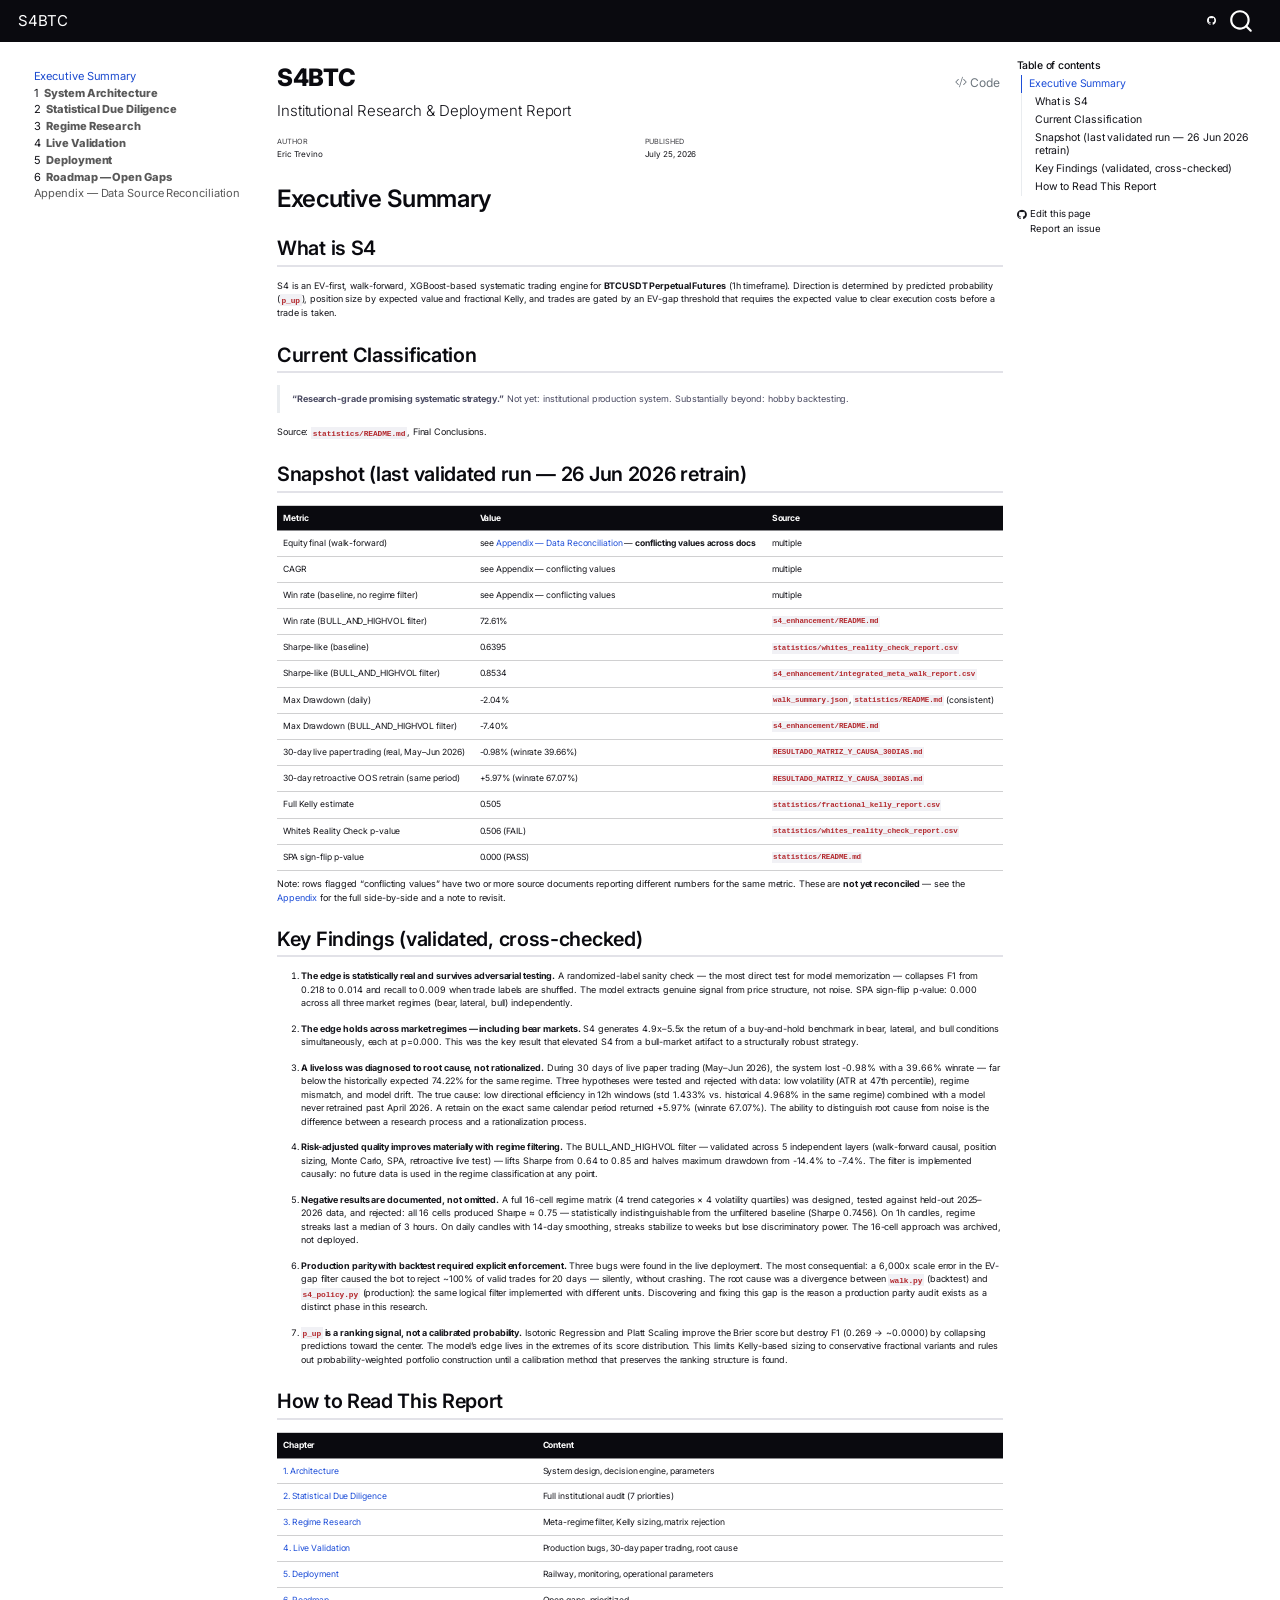
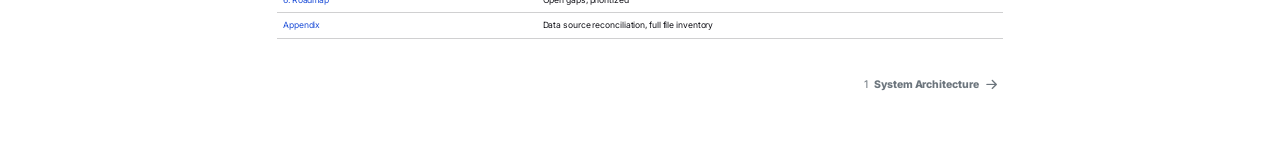
==== commit 6eb22b94: "deploy: 512df3a9e0aeb035caf04ecfca01e844b0e3e39e" ====
--- a/index.html
+++ b/index.html
@@ -7,7 +7,7 @@
 <meta name="viewport" content="width=device-width, initial-scale=1.0, user-scalable=yes">
 
 <meta name="author" content="Eric Trevino">
-<meta name="dcterms.date" content="2026-07-24">
+<meta name="dcterms.date" content="2026-07-25">
 
 <title>S4BTC</title>
 <style>
@@ -234,7 +234,7 @@
     <div>
     <div class="quarto-title-meta-heading">Published</div>
     <div class="quarto-title-meta-contents">
-      <p class="date">July 24, 2026</p>
+      <p class="date">July 25, 2026</p>
     </div>
   </div>
   
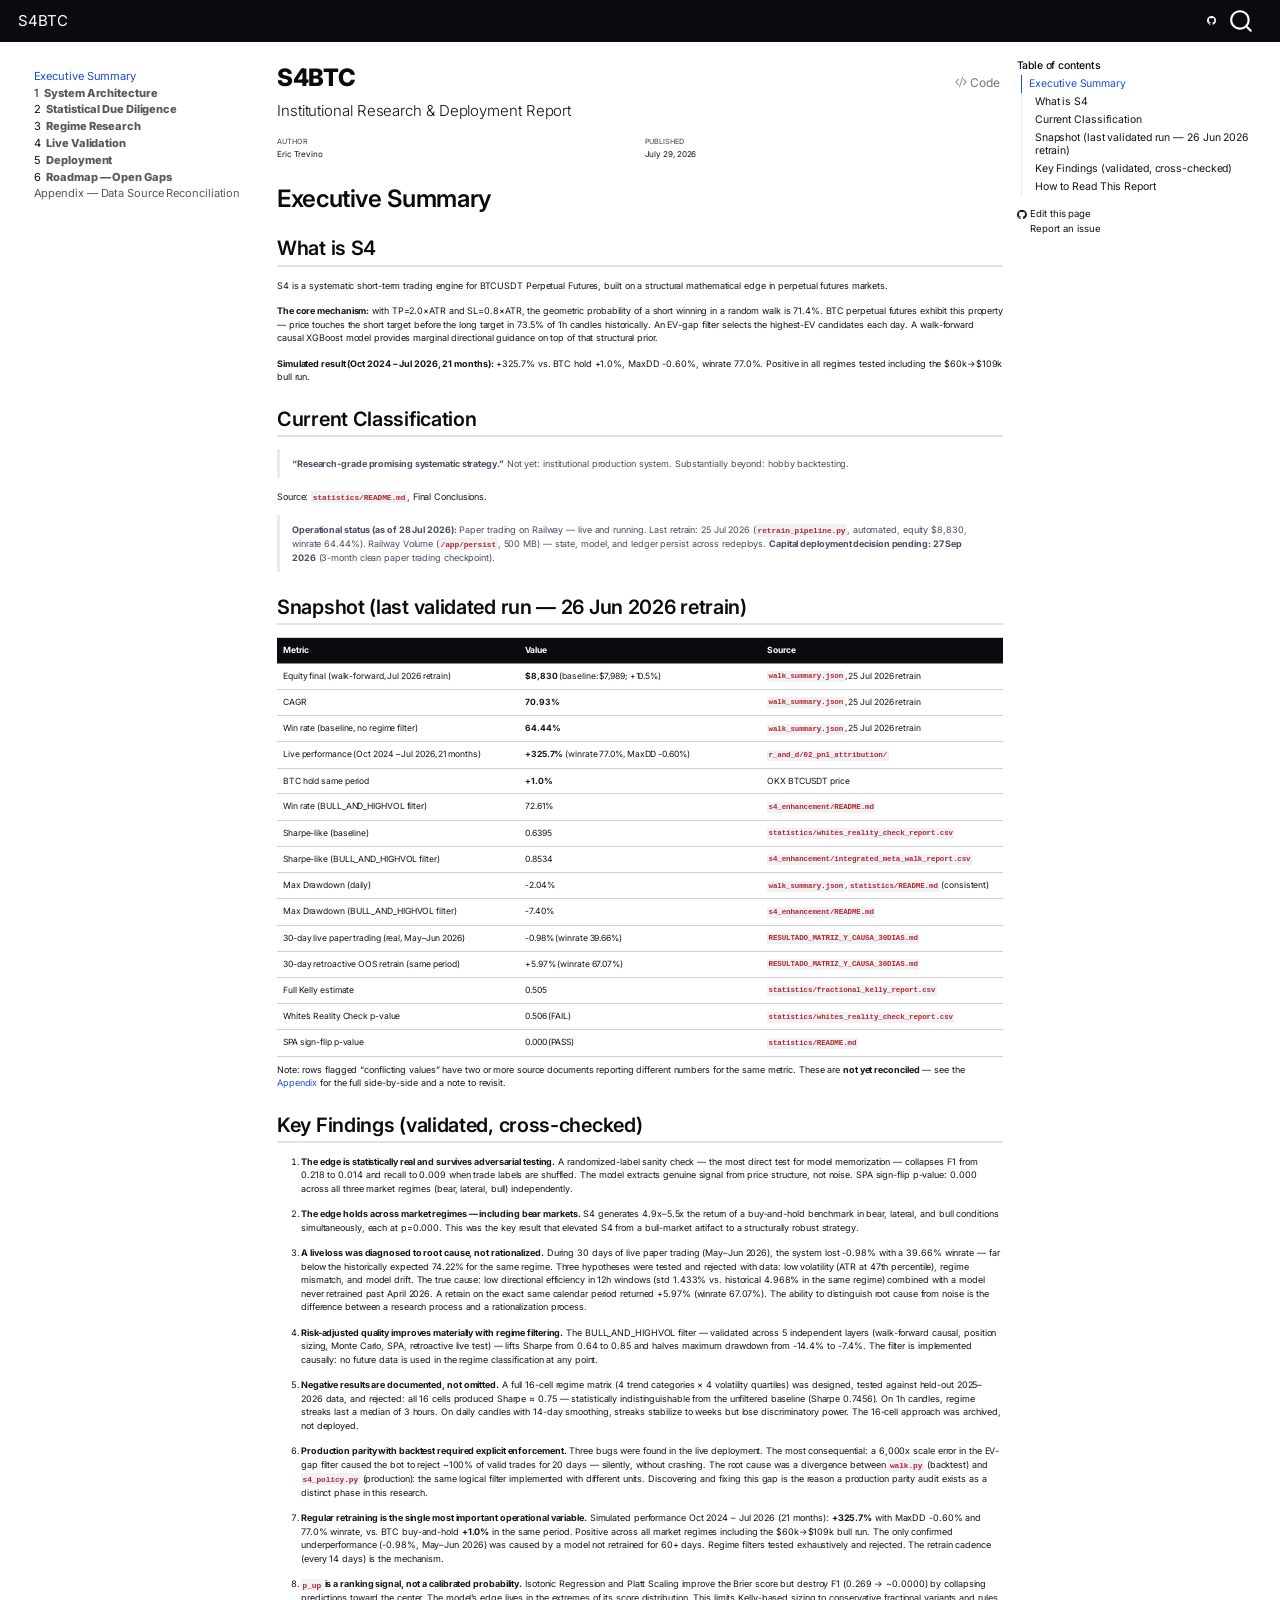
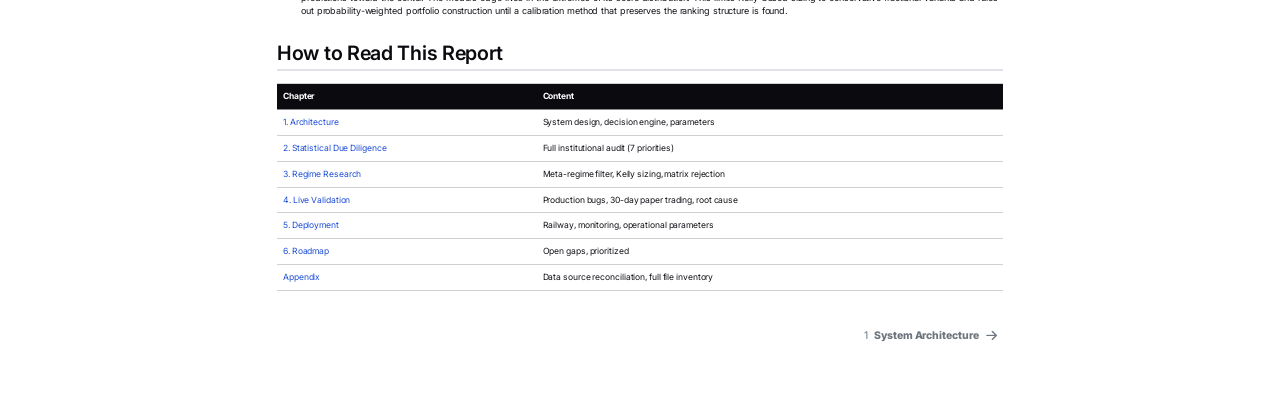
==== commit 0fb5b4c4: "deploy: 0577ddf785927bde31a1e974944f85a04441e742" ====
--- a/index.html
+++ b/index.html
@@ -7,7 +7,7 @@
 <meta name="viewport" content="width=device-width, initial-scale=1.0, user-scalable=yes">
 
 <meta name="author" content="Eric Trevino">
-<meta name="dcterms.date" content="2026-07-25">
+<meta name="dcterms.date" content="2026-07-29">
 
 <title>S4BTC</title>
 <style>
@@ -234,7 +234,7 @@
     <div>
     <div class="quarto-title-meta-heading">Published</div>
     <div class="quarto-title-meta-contents">
-      <p class="date">July 25, 2026</p>
+      <p class="date">July 29, 2026</p>
     </div>
   </div>
   
@@ -250,7 +250,9 @@
 <h1 class="unnumbered">Executive Summary</h1>
 <section id="what-is-s4" class="level2">
 <h2 class="anchored" data-anchor-id="what-is-s4">What is S4</h2>
-<p>S4 is an EV-first, walk-forward, XGBoost-based systematic trading engine for <strong>BTCUSDT Perpetual Futures</strong> (1h timeframe). Direction is determined by predicted probability (<code>p_up</code>), position size by expected value and fractional Kelly, and trades are gated by an EV-gap threshold that requires the expected value to clear execution costs before a trade is taken.</p>
+<p>S4 is a systematic short-term trading engine for BTCUSDT Perpetual Futures, built on a structural mathematical edge in perpetual futures markets.</p>
+<p><strong>The core mechanism:</strong> with TP=2.0×ATR and SL=0.8×ATR, the geometric probability of a short winning in a random walk is 71.4%. BTC perpetual futures exhibit this property — price touches the short target before the long target in 73.5% of 1h candles historically. An EV-gap filter selects the highest-EV candidates each day. A walk-forward causal XGBoost model provides marginal directional guidance on top of that structural prior.</p>
+<p><strong>Simulated result (Oct 2024 – Jul 2026, 21 months):</strong> +325.7% vs.&nbsp;BTC hold +1.0%, MaxDD -0.60%, winrate 77.0%. Positive in all regimes tested including the $60k→$109k bull run.</p>
 </section>
 <section id="current-classification" class="level2">
 <h2 class="anchored" data-anchor-id="current-classification">Current Classification</h2>
@@ -258,10 +260,18 @@
 <p><strong>“Research-grade promising systematic strategy.”</strong> Not yet: institutional production system. Substantially beyond: hobby backtesting.</p>
 </blockquote>
 <p>Source: <code>statistics/README.md</code>, Final Conclusions.</p>
+<blockquote class="blockquote">
+<p><strong>Operational status (as of 28 Jul 2026):</strong> Paper trading on Railway — live and running. Last retrain: 25 Jul 2026 (<code>retrain_pipeline.py</code>, automated, equity $8,830, winrate 64.44%). Railway Volume (<code>/app/persist</code>, 500 MB) — state, model, and ledger persist across redeploys. <strong>Capital deployment decision pending: 27 Sep 2026</strong> (3-month clean paper trading checkpoint).</p>
+</blockquote>
 </section>
 <section id="snapshot-last-validated-run-26-jun-2026-retrain" class="level2">
 <h2 class="anchored" data-anchor-id="snapshot-last-validated-run-26-jun-2026-retrain">Snapshot (last validated run — 26 Jun 2026 retrain)</h2>
 <table class="caption-top table">
+<colgroup>
+<col style="width: 33%">
+<col style="width: 33%">
+<col style="width: 33%">
+</colgroup>
 <thead>
 <tr class="header">
 <th>Metric</th>
@@ -271,19 +281,29 @@
 </thead>
 <tbody>
 <tr class="odd">
-<td>Equity final (walk-forward)</td>
-<td>see <a href="./99-appendix-data-sources.html">Appendix — Data Reconciliation</a> — <strong>conflicting values across docs</strong></td>
-<td>multiple</td>
+<td>Equity final (walk-forward, Jul 2026 retrain)</td>
+<td><strong>$8,830</strong> (baseline: $7,989; +10.5%)</td>
+<td><code>walk_summary.json</code>, 25 Jul 2026 retrain</td>
 </tr>
 <tr class="even">
 <td>CAGR</td>
-<td>see Appendix — conflicting values</td>
-<td>multiple</td>
+<td><strong>70.93%</strong></td>
+<td><code>walk_summary.json</code>, 25 Jul 2026 retrain</td>
 </tr>
 <tr class="odd">
 <td>Win rate (baseline, no regime filter)</td>
-<td>see Appendix — conflicting values</td>
-<td>multiple</td>
+<td><strong>64.44%</strong></td>
+<td><code>walk_summary.json</code>, 25 Jul 2026 retrain</td>
+</tr>
+<tr class="even">
+<td>Live performance (Oct 2024 – Jul 2026, 21 months)</td>
+<td><strong>+325.7%</strong> (winrate 77.0%, MaxDD -0.60%)</td>
+<td><code>r_and_d/02_pnl_attribution/</code></td>
+</tr>
+<tr class="odd">
+<td>BTC hold same period</td>
+<td><strong>+1.0%</strong></td>
+<td>OKX BTCUSDT price</td>
 </tr>
 <tr class="even">
 <td>Win rate (BULL_AND_HIGHVOL filter)</td>
@@ -348,6 +368,7 @@
 <li><p><strong>Risk-adjusted quality improves materially with regime filtering.</strong> The BULL_AND_HIGHVOL filter — validated across 5 independent layers (walk-forward causal, position sizing, Monte Carlo, SPA, retroactive live test) — lifts Sharpe from 0.64 to 0.85 and halves maximum drawdown from -14.4% to -7.4%. The filter is implemented causally: no future data is used in the regime classification at any point.</p></li>
 <li><p><strong>Negative results are documented, not omitted.</strong> A full 16-cell regime matrix (4 trend categories × 4 volatility quartiles) was designed, tested against held-out 2025–2026 data, and rejected: all 16 cells produced Sharpe ≈ 0.75 — statistically indistinguishable from the unfiltered baseline (Sharpe 0.7456). On 1h candles, regime streaks last a median of 3 hours. On daily candles with 14-day smoothing, streaks stabilize to weeks but lose discriminatory power. The 16-cell approach was archived, not deployed.</p></li>
 <li><p><strong>Production parity with backtest required explicit enforcement.</strong> Three bugs were found in the live deployment. The most consequential: a 6,000x scale error in the EV-gap filter caused the bot to reject ~100% of valid trades for 20 days — silently, without crashing. The root cause was a divergence between <code>walk.py</code> (backtest) and <code>s4_policy.py</code> (production): the same logical filter implemented with different units. Discovering and fixing this gap is the reason a production parity audit exists as a distinct phase in this research.</p></li>
+<li><p><strong>Regular retraining is the single most important operational variable.</strong> Simulated performance Oct 2024 – Jul 2026 (21 months): <strong>+325.7%</strong> with MaxDD -0.60% and 77.0% winrate, vs.&nbsp;BTC buy-and-hold <strong>+1.0%</strong> in the same period. Positive across all market regimes including the $60k→$109k bull run. The only confirmed underperformance (-0.98%, May–Jun 2026) was caused by a model not retrained for 60+ days. Regime filters tested exhaustively and rejected. The retrain cadence (every 14 days) is the mechanism.</p></li>
 <li><p><strong><code>p_up</code> is a ranking signal, not a calibrated probability.</strong> Isotonic Regression and Platt Scaling improve the Brier score but destroy F1 (0.269 → ~0.0000) by collapsing predictions toward the center. The model’s edge lives in the extremes of its score distribution. This limits Kelly-based sizing to conservative fractional variants and rules out probability-weighted portfolio construction until a calibration method that preserves the ranking structure is found.</p></li>
 </ol>
 </section>
@@ -880,107 +901,119 @@
 <span id="cb1-2"><a href="#cb1-2" aria-hidden="true" tabindex="-1"></a></span>
 <span id="cb1-3"><a href="#cb1-3" aria-hidden="true" tabindex="-1"></a><span class="fu">## What is S4</span></span>
 <span id="cb1-4"><a href="#cb1-4" aria-hidden="true" tabindex="-1"></a></span>
-<span id="cb1-5"><a href="#cb1-5" aria-hidden="true" tabindex="-1"></a>S4 is an EV-first, walk-forward, XGBoost-based systematic trading engine for **BTCUSDT Perpetual Futures** (1h timeframe). Direction is determined by predicted probability (<span class="in">`p_up`</span>), position size by expected value and fractional Kelly, and trades are gated by an EV-gap threshold that requires the expected value to clear execution costs before a trade is taken.</span>
+<span id="cb1-5"><a href="#cb1-5" aria-hidden="true" tabindex="-1"></a>S4 is a systematic short-term trading engine for BTCUSDT Perpetual Futures, built on a structural mathematical edge in perpetual futures markets.</span>
 <span id="cb1-6"><a href="#cb1-6" aria-hidden="true" tabindex="-1"></a></span>
-<span id="cb1-7"><a href="#cb1-7" aria-hidden="true" tabindex="-1"></a><span class="fu">## Current Classification</span></span>
+<span id="cb1-7"><a href="#cb1-7" aria-hidden="true" tabindex="-1"></a>**The core mechanism:** with TP=2.0×ATR and SL=0.8×ATR, the geometric probability of a short winning in a random walk is 71.4%. BTC perpetual futures exhibit this property — price touches the short target before the long target in 73.5% of 1h candles historically. An EV-gap filter selects the highest-EV candidates each day. A walk-forward causal XGBoost model provides marginal directional guidance on top of that structural prior.</span>
 <span id="cb1-8"><a href="#cb1-8" aria-hidden="true" tabindex="-1"></a></span>
-<span id="cb1-9"><a href="#cb1-9" aria-hidden="true" tabindex="-1"></a><span class="at">&gt; **"Research-grade promising systematic strategy."**</span></span>
-<span id="cb1-10"><a href="#cb1-10" aria-hidden="true" tabindex="-1"></a><span class="at">&gt; Not yet: institutional production system.</span></span>
-<span id="cb1-11"><a href="#cb1-11" aria-hidden="true" tabindex="-1"></a><span class="at">&gt; Substantially beyond: hobby backtesting.</span></span>
+<span id="cb1-9"><a href="#cb1-9" aria-hidden="true" tabindex="-1"></a>**Simulated result (Oct 2024 – Jul 2026, 21 months):** +325.7% vs. BTC hold +1.0%, MaxDD -0.60%, winrate 77.0%. Positive in all regimes tested including the $60k→$109k bull run.</span>
+<span id="cb1-10"><a href="#cb1-10" aria-hidden="true" tabindex="-1"></a></span>
+<span id="cb1-11"><a href="#cb1-11" aria-hidden="true" tabindex="-1"></a><span class="fu">## Current Classification</span></span>
 <span id="cb1-12"><a href="#cb1-12" aria-hidden="true" tabindex="-1"></a></span>
-<span id="cb1-13"><a href="#cb1-13" aria-hidden="true" tabindex="-1"></a>Source: <span class="in">`statistics/README.md`</span>, Final Conclusions.</span>
-<span id="cb1-14"><a href="#cb1-14" aria-hidden="true" tabindex="-1"></a></span>
-<span id="cb1-15"><a href="#cb1-15" aria-hidden="true" tabindex="-1"></a><span class="fu">## Snapshot (last validated run — 26 Jun 2026 retrain)</span></span>
+<span id="cb1-13"><a href="#cb1-13" aria-hidden="true" tabindex="-1"></a><span class="at">&gt; **"Research-grade promising systematic strategy."**</span></span>
+<span id="cb1-14"><a href="#cb1-14" aria-hidden="true" tabindex="-1"></a><span class="at">&gt; Not yet: institutional production system.</span></span>
+<span id="cb1-15"><a href="#cb1-15" aria-hidden="true" tabindex="-1"></a><span class="at">&gt; Substantially beyond: hobby backtesting.</span></span>
 <span id="cb1-16"><a href="#cb1-16" aria-hidden="true" tabindex="-1"></a></span>
-<span id="cb1-17"><a href="#cb1-17" aria-hidden="true" tabindex="-1"></a>| Metric | Value | Source |</span>
-<span id="cb1-18"><a href="#cb1-18" aria-hidden="true" tabindex="-1"></a>|---|---|---|</span>
-<span id="cb1-19"><a href="#cb1-19" aria-hidden="true" tabindex="-1"></a>| Equity final (walk-forward) | see <span class="co">[</span><span class="ot">Appendix — Data Reconciliation</span><span class="co">](99-appendix-data-sources.qmd)</span> — **conflicting values across docs** | multiple |</span>
-<span id="cb1-20"><a href="#cb1-20" aria-hidden="true" tabindex="-1"></a>| CAGR | see Appendix — conflicting values | multiple |</span>
-<span id="cb1-21"><a href="#cb1-21" aria-hidden="true" tabindex="-1"></a>| Win rate (baseline, no regime filter) | see Appendix — conflicting values | multiple |</span>
-<span id="cb1-22"><a href="#cb1-22" aria-hidden="true" tabindex="-1"></a>| Win rate (BULL_AND_HIGHVOL filter) | 72.61% | <span class="in">`s4_enhancement/README.md`</span> |</span>
-<span id="cb1-23"><a href="#cb1-23" aria-hidden="true" tabindex="-1"></a>| Sharpe-like (baseline) | 0.6395 | <span class="in">`statistics/whites_reality_check_report.csv`</span> |</span>
-<span id="cb1-24"><a href="#cb1-24" aria-hidden="true" tabindex="-1"></a>| Sharpe-like (BULL_AND_HIGHVOL filter) | 0.8534 | <span class="in">`s4_enhancement/integrated_meta_walk_report.csv`</span> |</span>
-<span id="cb1-25"><a href="#cb1-25" aria-hidden="true" tabindex="-1"></a>| Max Drawdown (daily) | -2.04% | <span class="in">`walk_summary.json`</span>, <span class="in">`statistics/README.md`</span> (consistent) |</span>
-<span id="cb1-26"><a href="#cb1-26" aria-hidden="true" tabindex="-1"></a>| Max Drawdown (BULL_AND_HIGHVOL filter) | -7.40% | <span class="in">`s4_enhancement/README.md`</span> |</span>
-<span id="cb1-27"><a href="#cb1-27" aria-hidden="true" tabindex="-1"></a>| 30-day live paper trading (real, May–Jun 2026) | -0.98% (winrate 39.66%) | <span class="in">`RESULTADO_MATRIZ_Y_CAUSA_30DIAS.md`</span> |</span>
-<span id="cb1-28"><a href="#cb1-28" aria-hidden="true" tabindex="-1"></a>| 30-day retroactive OOS retrain (same period) | +5.97% (winrate 67.07%) | <span class="in">`RESULTADO_MATRIZ_Y_CAUSA_30DIAS.md`</span> |</span>
-<span id="cb1-29"><a href="#cb1-29" aria-hidden="true" tabindex="-1"></a>| Full Kelly estimate | 0.505 | <span class="in">`statistics/fractional_kelly_report.csv`</span> |</span>
-<span id="cb1-30"><a href="#cb1-30" aria-hidden="true" tabindex="-1"></a>| White's Reality Check p-value | 0.506 (FAIL) | <span class="in">`statistics/whites_reality_check_report.csv`</span> |</span>
-<span id="cb1-31"><a href="#cb1-31" aria-hidden="true" tabindex="-1"></a>| SPA sign-flip p-value | 0.000 (PASS) | <span class="in">`statistics/README.md`</span> |</span>
-<span id="cb1-32"><a href="#cb1-32" aria-hidden="true" tabindex="-1"></a></span>
-<span id="cb1-33"><a href="#cb1-33" aria-hidden="true" tabindex="-1"></a>Note: rows flagged "conflicting values" have two or more source documents reporting different numbers for the same metric. These are **not yet reconciled** — see the <span class="co">[</span><span class="ot">Appendix</span><span class="co">](99-appendix-data-sources.qmd)</span> for the full side-by-side and a note to revisit.</span>
-<span id="cb1-34"><a href="#cb1-34" aria-hidden="true" tabindex="-1"></a></span>
-<span id="cb1-35"><a href="#cb1-35" aria-hidden="true" tabindex="-1"></a><span class="fu">## Key Findings (validated, cross-checked)</span></span>
-<span id="cb1-36"><a href="#cb1-36" aria-hidden="true" tabindex="-1"></a></span>
-<span id="cb1-37"><a href="#cb1-37" aria-hidden="true" tabindex="-1"></a><span class="ss">1. </span>**The edge is statistically real and survives adversarial testing.**</span>
-<span id="cb1-38"><a href="#cb1-38" aria-hidden="true" tabindex="-1"></a>   A randomized-label sanity check — the most direct test for model</span>
-<span id="cb1-39"><a href="#cb1-39" aria-hidden="true" tabindex="-1"></a>   memorization — collapses F1 from 0.218 to 0.014 and recall to 0.009</span>
-<span id="cb1-40"><a href="#cb1-40" aria-hidden="true" tabindex="-1"></a>   when trade labels are shuffled. The model extracts genuine signal from</span>
-<span id="cb1-41"><a href="#cb1-41" aria-hidden="true" tabindex="-1"></a>   price structure, not noise. SPA sign-flip p-value: 0.000 across all</span>
-<span id="cb1-42"><a href="#cb1-42" aria-hidden="true" tabindex="-1"></a>   three market regimes (bear, lateral, bull) independently.</span>
+<span id="cb1-17"><a href="#cb1-17" aria-hidden="true" tabindex="-1"></a>Source: <span class="in">`statistics/README.md`</span>, Final Conclusions.</span>
+<span id="cb1-18"><a href="#cb1-18" aria-hidden="true" tabindex="-1"></a></span>
+<span id="cb1-19"><a href="#cb1-19" aria-hidden="true" tabindex="-1"></a><span class="at">&gt; **Operational status (as of 28 Jul 2026):** Paper trading on Railway — live and running. Last retrain: 25 Jul 2026 (`retrain_pipeline.py`, automated, equity $8,830, winrate 64.44%). Railway Volume (`/app/persist`, 500 MB) — state, model, and ledger persist across redeploys. **Capital deployment decision pending: 27 Sep 2026** (3-month clean paper trading checkpoint).</span></span>
+<span id="cb1-20"><a href="#cb1-20" aria-hidden="true" tabindex="-1"></a></span>
+<span id="cb1-21"><a href="#cb1-21" aria-hidden="true" tabindex="-1"></a></span>
+<span id="cb1-22"><a href="#cb1-22" aria-hidden="true" tabindex="-1"></a><span class="fu">## Snapshot (last validated run — 26 Jun 2026 retrain)</span></span>
+<span id="cb1-23"><a href="#cb1-23" aria-hidden="true" tabindex="-1"></a></span>
+<span id="cb1-24"><a href="#cb1-24" aria-hidden="true" tabindex="-1"></a>| Metric | Value | Source |</span>
+<span id="cb1-25"><a href="#cb1-25" aria-hidden="true" tabindex="-1"></a>|---|---|---|</span>
+<span id="cb1-26"><a href="#cb1-26" aria-hidden="true" tabindex="-1"></a>| Equity final (walk-forward, Jul 2026 retrain) | **$8,830** (baseline: $7,989; +10.5%) | <span class="in">`walk_summary.json`</span>, 25 Jul 2026 retrain |</span>
+<span id="cb1-27"><a href="#cb1-27" aria-hidden="true" tabindex="-1"></a>| CAGR | **70.93%** | <span class="in">`walk_summary.json`</span>, 25 Jul 2026 retrain |</span>
+<span id="cb1-28"><a href="#cb1-28" aria-hidden="true" tabindex="-1"></a>| Win rate (baseline, no regime filter) | **64.44%** | <span class="in">`walk_summary.json`</span>, 25 Jul 2026 retrain |</span>
+<span id="cb1-29"><a href="#cb1-29" aria-hidden="true" tabindex="-1"></a>| Live performance (Oct 2024 – Jul 2026, 21 months) | **+325.7%** (winrate 77.0%, MaxDD -0.60%) | <span class="in">`r_and_d/02_pnl_attribution/`</span> |</span>
+<span id="cb1-30"><a href="#cb1-30" aria-hidden="true" tabindex="-1"></a>| BTC hold same period | **+1.0%** | OKX BTCUSDT price |</span>
+<span id="cb1-31"><a href="#cb1-31" aria-hidden="true" tabindex="-1"></a>| Win rate (BULL_AND_HIGHVOL filter) | 72.61% | <span class="in">`s4_enhancement/README.md`</span> |</span>
+<span id="cb1-32"><a href="#cb1-32" aria-hidden="true" tabindex="-1"></a>| Sharpe-like (baseline) | 0.6395 | <span class="in">`statistics/whites_reality_check_report.csv`</span> |</span>
+<span id="cb1-33"><a href="#cb1-33" aria-hidden="true" tabindex="-1"></a>| Sharpe-like (BULL_AND_HIGHVOL filter) | 0.8534 | <span class="in">`s4_enhancement/integrated_meta_walk_report.csv`</span> |</span>
+<span id="cb1-34"><a href="#cb1-34" aria-hidden="true" tabindex="-1"></a>| Max Drawdown (daily) | -2.04% | <span class="in">`walk_summary.json`</span>, <span class="in">`statistics/README.md`</span> (consistent) |</span>
+<span id="cb1-35"><a href="#cb1-35" aria-hidden="true" tabindex="-1"></a>| Max Drawdown (BULL_AND_HIGHVOL filter) | -7.40% | <span class="in">`s4_enhancement/README.md`</span> |</span>
+<span id="cb1-36"><a href="#cb1-36" aria-hidden="true" tabindex="-1"></a>| 30-day live paper trading (real, May–Jun 2026) | -0.98% (winrate 39.66%) | <span class="in">`RESULTADO_MATRIZ_Y_CAUSA_30DIAS.md`</span> |</span>
+<span id="cb1-37"><a href="#cb1-37" aria-hidden="true" tabindex="-1"></a>| 30-day retroactive OOS retrain (same period) | +5.97% (winrate 67.07%) | <span class="in">`RESULTADO_MATRIZ_Y_CAUSA_30DIAS.md`</span> |</span>
+<span id="cb1-38"><a href="#cb1-38" aria-hidden="true" tabindex="-1"></a>| Full Kelly estimate | 0.505 | <span class="in">`statistics/fractional_kelly_report.csv`</span> |</span>
+<span id="cb1-39"><a href="#cb1-39" aria-hidden="true" tabindex="-1"></a>| White's Reality Check p-value | 0.506 (FAIL) | <span class="in">`statistics/whites_reality_check_report.csv`</span> |</span>
+<span id="cb1-40"><a href="#cb1-40" aria-hidden="true" tabindex="-1"></a>| SPA sign-flip p-value | 0.000 (PASS) | <span class="in">`statistics/README.md`</span> |</span>
+<span id="cb1-41"><a href="#cb1-41" aria-hidden="true" tabindex="-1"></a></span>
+<span id="cb1-42"><a href="#cb1-42" aria-hidden="true" tabindex="-1"></a>Note: rows flagged "conflicting values" have two or more source documents reporting different numbers for the same metric. These are **not yet reconciled** — see the <span class="co">[</span><span class="ot">Appendix</span><span class="co">](99-appendix-data-sources.qmd)</span> for the full side-by-side and a note to revisit.</span>
 <span id="cb1-43"><a href="#cb1-43" aria-hidden="true" tabindex="-1"></a></span>
-<span id="cb1-44"><a href="#cb1-44" aria-hidden="true" tabindex="-1"></a><span class="ss">2. </span>**The edge holds across market regimes — including bear markets.**</span>
-<span id="cb1-45"><a href="#cb1-45" aria-hidden="true" tabindex="-1"></a>   S4 generates 4.9x–5.5x the return of a buy-and-hold benchmark in</span>
-<span id="cb1-46"><a href="#cb1-46" aria-hidden="true" tabindex="-1"></a>   bear, lateral, and bull conditions simultaneously, each at p=0.000.</span>
-<span id="cb1-47"><a href="#cb1-47" aria-hidden="true" tabindex="-1"></a>   This was the key result that elevated S4 from a bull-market artifact</span>
-<span id="cb1-48"><a href="#cb1-48" aria-hidden="true" tabindex="-1"></a>   to a structurally robust strategy.</span>
-<span id="cb1-49"><a href="#cb1-49" aria-hidden="true" tabindex="-1"></a></span>
-<span id="cb1-50"><a href="#cb1-50" aria-hidden="true" tabindex="-1"></a><span class="ss">3. </span>**A live loss was diagnosed to root cause, not rationalized.**</span>
-<span id="cb1-51"><a href="#cb1-51" aria-hidden="true" tabindex="-1"></a>   During 30 days of live paper trading (May–Jun 2026), the system lost</span>
-<span id="cb1-52"><a href="#cb1-52" aria-hidden="true" tabindex="-1"></a>   -0.98% with a 39.66% winrate — far below the historically expected</span>
-<span id="cb1-53"><a href="#cb1-53" aria-hidden="true" tabindex="-1"></a>   74.22% for the same regime. Three hypotheses were tested and rejected</span>
-<span id="cb1-54"><a href="#cb1-54" aria-hidden="true" tabindex="-1"></a>   with data: low volatility (ATR at 47th percentile), regime mismatch,</span>
-<span id="cb1-55"><a href="#cb1-55" aria-hidden="true" tabindex="-1"></a>   and model drift. The true cause: low directional efficiency in 12h</span>
-<span id="cb1-56"><a href="#cb1-56" aria-hidden="true" tabindex="-1"></a>   windows (std 1.433% vs. historical 4.968% in the same regime) combined</span>
-<span id="cb1-57"><a href="#cb1-57" aria-hidden="true" tabindex="-1"></a>   with a model never retrained past April 2026. A retrain on the exact</span>
-<span id="cb1-58"><a href="#cb1-58" aria-hidden="true" tabindex="-1"></a>   same calendar period returned +5.97% (winrate 67.07%). The ability to</span>
-<span id="cb1-59"><a href="#cb1-59" aria-hidden="true" tabindex="-1"></a>   distinguish root cause from noise is the difference between a research</span>
-<span id="cb1-60"><a href="#cb1-60" aria-hidden="true" tabindex="-1"></a>   process and a rationalization process.</span>
-<span id="cb1-61"><a href="#cb1-61" aria-hidden="true" tabindex="-1"></a></span>
-<span id="cb1-62"><a href="#cb1-62" aria-hidden="true" tabindex="-1"></a><span class="ss">4. </span>**Risk-adjusted quality improves materially with regime filtering.**</span>
-<span id="cb1-63"><a href="#cb1-63" aria-hidden="true" tabindex="-1"></a>   The BULL_AND_HIGHVOL filter — validated across 5 independent layers</span>
-<span id="cb1-64"><a href="#cb1-64" aria-hidden="true" tabindex="-1"></a>   (walk-forward causal, position sizing, Monte Carlo, SPA, retroactive</span>
-<span id="cb1-65"><a href="#cb1-65" aria-hidden="true" tabindex="-1"></a>   live test) — lifts Sharpe from 0.64 to 0.85 and halves maximum</span>
-<span id="cb1-66"><a href="#cb1-66" aria-hidden="true" tabindex="-1"></a>   drawdown from -14.4% to -7.4%. The filter is implemented causally:</span>
-<span id="cb1-67"><a href="#cb1-67" aria-hidden="true" tabindex="-1"></a>   no future data is used in the regime classification at any point.</span>
-<span id="cb1-68"><a href="#cb1-68" aria-hidden="true" tabindex="-1"></a></span>
-<span id="cb1-69"><a href="#cb1-69" aria-hidden="true" tabindex="-1"></a><span class="ss">5. </span>**Negative results are documented, not omitted.**</span>
-<span id="cb1-70"><a href="#cb1-70" aria-hidden="true" tabindex="-1"></a>   A full 16-cell regime matrix (4 trend categories × 4 volatility</span>
-<span id="cb1-71"><a href="#cb1-71" aria-hidden="true" tabindex="-1"></a>   quartiles) was designed, tested against held-out 2025–2026 data, and</span>
-<span id="cb1-72"><a href="#cb1-72" aria-hidden="true" tabindex="-1"></a>   rejected: all 16 cells produced Sharpe ≈ 0.75 — statistically</span>
-<span id="cb1-73"><a href="#cb1-73" aria-hidden="true" tabindex="-1"></a>   indistinguishable from the unfiltered baseline (Sharpe 0.7456). On 1h</span>
-<span id="cb1-74"><a href="#cb1-74" aria-hidden="true" tabindex="-1"></a>   candles, regime streaks last a median of 3 hours. On daily candles with</span>
-<span id="cb1-75"><a href="#cb1-75" aria-hidden="true" tabindex="-1"></a>   14-day smoothing, streaks stabilize to weeks but lose discriminatory</span>
-<span id="cb1-76"><a href="#cb1-76" aria-hidden="true" tabindex="-1"></a>   power. The 16-cell approach was archived, not deployed.</span>
+<span id="cb1-44"><a href="#cb1-44" aria-hidden="true" tabindex="-1"></a><span class="fu">## Key Findings (validated, cross-checked)</span></span>
+<span id="cb1-45"><a href="#cb1-45" aria-hidden="true" tabindex="-1"></a></span>
+<span id="cb1-46"><a href="#cb1-46" aria-hidden="true" tabindex="-1"></a><span class="ss">1. </span>**The edge is statistically real and survives adversarial testing.**</span>
+<span id="cb1-47"><a href="#cb1-47" aria-hidden="true" tabindex="-1"></a>   A randomized-label sanity check — the most direct test for model</span>
+<span id="cb1-48"><a href="#cb1-48" aria-hidden="true" tabindex="-1"></a>   memorization — collapses F1 from 0.218 to 0.014 and recall to 0.009</span>
+<span id="cb1-49"><a href="#cb1-49" aria-hidden="true" tabindex="-1"></a>   when trade labels are shuffled. The model extracts genuine signal from</span>
+<span id="cb1-50"><a href="#cb1-50" aria-hidden="true" tabindex="-1"></a>   price structure, not noise. SPA sign-flip p-value: 0.000 across all</span>
+<span id="cb1-51"><a href="#cb1-51" aria-hidden="true" tabindex="-1"></a>   three market regimes (bear, lateral, bull) independently.</span>
+<span id="cb1-52"><a href="#cb1-52" aria-hidden="true" tabindex="-1"></a></span>
+<span id="cb1-53"><a href="#cb1-53" aria-hidden="true" tabindex="-1"></a><span class="ss">2. </span>**The edge holds across market regimes — including bear markets.**</span>
+<span id="cb1-54"><a href="#cb1-54" aria-hidden="true" tabindex="-1"></a>   S4 generates 4.9x–5.5x the return of a buy-and-hold benchmark in</span>
+<span id="cb1-55"><a href="#cb1-55" aria-hidden="true" tabindex="-1"></a>   bear, lateral, and bull conditions simultaneously, each at p=0.000.</span>
+<span id="cb1-56"><a href="#cb1-56" aria-hidden="true" tabindex="-1"></a>   This was the key result that elevated S4 from a bull-market artifact</span>
+<span id="cb1-57"><a href="#cb1-57" aria-hidden="true" tabindex="-1"></a>   to a structurally robust strategy.</span>
+<span id="cb1-58"><a href="#cb1-58" aria-hidden="true" tabindex="-1"></a></span>
+<span id="cb1-59"><a href="#cb1-59" aria-hidden="true" tabindex="-1"></a><span class="ss">3. </span>**A live loss was diagnosed to root cause, not rationalized.**</span>
+<span id="cb1-60"><a href="#cb1-60" aria-hidden="true" tabindex="-1"></a>   During 30 days of live paper trading (May–Jun 2026), the system lost</span>
+<span id="cb1-61"><a href="#cb1-61" aria-hidden="true" tabindex="-1"></a>   -0.98% with a 39.66% winrate — far below the historically expected</span>
+<span id="cb1-62"><a href="#cb1-62" aria-hidden="true" tabindex="-1"></a>   74.22% for the same regime. Three hypotheses were tested and rejected</span>
+<span id="cb1-63"><a href="#cb1-63" aria-hidden="true" tabindex="-1"></a>   with data: low volatility (ATR at 47th percentile), regime mismatch,</span>
+<span id="cb1-64"><a href="#cb1-64" aria-hidden="true" tabindex="-1"></a>   and model drift. The true cause: low directional efficiency in 12h</span>
+<span id="cb1-65"><a href="#cb1-65" aria-hidden="true" tabindex="-1"></a>   windows (std 1.433% vs. historical 4.968% in the same regime) combined</span>
+<span id="cb1-66"><a href="#cb1-66" aria-hidden="true" tabindex="-1"></a>   with a model never retrained past April 2026. A retrain on the exact</span>
+<span id="cb1-67"><a href="#cb1-67" aria-hidden="true" tabindex="-1"></a>   same calendar period returned +5.97% (winrate 67.07%). The ability to</span>
+<span id="cb1-68"><a href="#cb1-68" aria-hidden="true" tabindex="-1"></a>   distinguish root cause from noise is the difference between a research</span>
+<span id="cb1-69"><a href="#cb1-69" aria-hidden="true" tabindex="-1"></a>   process and a rationalization process.</span>
+<span id="cb1-70"><a href="#cb1-70" aria-hidden="true" tabindex="-1"></a></span>
+<span id="cb1-71"><a href="#cb1-71" aria-hidden="true" tabindex="-1"></a><span class="ss">4. </span>**Risk-adjusted quality improves materially with regime filtering.**</span>
+<span id="cb1-72"><a href="#cb1-72" aria-hidden="true" tabindex="-1"></a>   The BULL_AND_HIGHVOL filter — validated across 5 independent layers</span>
+<span id="cb1-73"><a href="#cb1-73" aria-hidden="true" tabindex="-1"></a>   (walk-forward causal, position sizing, Monte Carlo, SPA, retroactive</span>
+<span id="cb1-74"><a href="#cb1-74" aria-hidden="true" tabindex="-1"></a>   live test) — lifts Sharpe from 0.64 to 0.85 and halves maximum</span>
+<span id="cb1-75"><a href="#cb1-75" aria-hidden="true" tabindex="-1"></a>   drawdown from -14.4% to -7.4%. The filter is implemented causally:</span>
+<span id="cb1-76"><a href="#cb1-76" aria-hidden="true" tabindex="-1"></a>   no future data is used in the regime classification at any point.</span>
 <span id="cb1-77"><a href="#cb1-77" aria-hidden="true" tabindex="-1"></a></span>
-<span id="cb1-78"><a href="#cb1-78" aria-hidden="true" tabindex="-1"></a><span class="ss">6. </span>**Production parity with backtest required explicit enforcement.**</span>
-<span id="cb1-79"><a href="#cb1-79" aria-hidden="true" tabindex="-1"></a>   Three bugs were found in the live deployment. The most consequential:</span>
-<span id="cb1-80"><a href="#cb1-80" aria-hidden="true" tabindex="-1"></a>   a 6,000x scale error in the EV-gap filter caused the bot to reject</span>
-<span id="cb1-81"><a href="#cb1-81" aria-hidden="true" tabindex="-1"></a>   ~100% of valid trades for 20 days — silently, without crashing.</span>
-<span id="cb1-82"><a href="#cb1-82" aria-hidden="true" tabindex="-1"></a>   The root cause was a divergence between <span class="in">`walk.py`</span> (backtest) and</span>
-<span id="cb1-83"><a href="#cb1-83" aria-hidden="true" tabindex="-1"></a>   <span class="in">`s4_policy.py`</span> (production): the same logical filter implemented with</span>
-<span id="cb1-84"><a href="#cb1-84" aria-hidden="true" tabindex="-1"></a>   different units. Discovering and fixing this gap is the reason a</span>
-<span id="cb1-85"><a href="#cb1-85" aria-hidden="true" tabindex="-1"></a>   production parity audit exists as a distinct phase in this research.</span>
+<span id="cb1-78"><a href="#cb1-78" aria-hidden="true" tabindex="-1"></a><span class="ss">5. </span>**Negative results are documented, not omitted.**</span>
+<span id="cb1-79"><a href="#cb1-79" aria-hidden="true" tabindex="-1"></a>   A full 16-cell regime matrix (4 trend categories × 4 volatility</span>
+<span id="cb1-80"><a href="#cb1-80" aria-hidden="true" tabindex="-1"></a>   quartiles) was designed, tested against held-out 2025–2026 data, and</span>
+<span id="cb1-81"><a href="#cb1-81" aria-hidden="true" tabindex="-1"></a>   rejected: all 16 cells produced Sharpe ≈ 0.75 — statistically</span>
+<span id="cb1-82"><a href="#cb1-82" aria-hidden="true" tabindex="-1"></a>   indistinguishable from the unfiltered baseline (Sharpe 0.7456). On 1h</span>
+<span id="cb1-83"><a href="#cb1-83" aria-hidden="true" tabindex="-1"></a>   candles, regime streaks last a median of 3 hours. On daily candles with</span>
+<span id="cb1-84"><a href="#cb1-84" aria-hidden="true" tabindex="-1"></a>   14-day smoothing, streaks stabilize to weeks but lose discriminatory</span>
+<span id="cb1-85"><a href="#cb1-85" aria-hidden="true" tabindex="-1"></a>   power. The 16-cell approach was archived, not deployed.</span>
 <span id="cb1-86"><a href="#cb1-86" aria-hidden="true" tabindex="-1"></a></span>
-<span id="cb1-87"><a href="#cb1-87" aria-hidden="true" tabindex="-1"></a><span class="ss">7. </span>**`p_up` is a ranking signal, not a calibrated probability.**</span>
-<span id="cb1-88"><a href="#cb1-88" aria-hidden="true" tabindex="-1"></a>   Isotonic Regression and Platt Scaling improve the Brier score but</span>
-<span id="cb1-89"><a href="#cb1-89" aria-hidden="true" tabindex="-1"></a>   destroy F1 (0.269 → ~0.0000) by collapsing predictions toward the</span>
-<span id="cb1-90"><a href="#cb1-90" aria-hidden="true" tabindex="-1"></a>   center. The model's edge lives in the extremes of its score</span>
-<span id="cb1-91"><a href="#cb1-91" aria-hidden="true" tabindex="-1"></a>   distribution. This limits Kelly-based sizing to conservative fractional</span>
-<span id="cb1-92"><a href="#cb1-92" aria-hidden="true" tabindex="-1"></a>   variants and rules out probability-weighted portfolio construction until</span>
-<span id="cb1-93"><a href="#cb1-93" aria-hidden="true" tabindex="-1"></a>   a calibration method that preserves the ranking structure is found.</span>
-<span id="cb1-94"><a href="#cb1-94" aria-hidden="true" tabindex="-1"></a></span>
-<span id="cb1-95"><a href="#cb1-95" aria-hidden="true" tabindex="-1"></a><span class="fu">## How to Read This Report</span></span>
-<span id="cb1-96"><a href="#cb1-96" aria-hidden="true" tabindex="-1"></a></span>
-<span id="cb1-97"><a href="#cb1-97" aria-hidden="true" tabindex="-1"></a>| Chapter | Content |</span>
-<span id="cb1-98"><a href="#cb1-98" aria-hidden="true" tabindex="-1"></a>|---|---|</span>
-<span id="cb1-99"><a href="#cb1-99" aria-hidden="true" tabindex="-1"></a>| <span class="co">[</span><span class="ot">1. Architecture</span><span class="co">](01-architecture.qmd)</span> | System design, decision engine, parameters |</span>
-<span id="cb1-100"><a href="#cb1-100" aria-hidden="true" tabindex="-1"></a>| <span class="co">[</span><span class="ot">2. Statistical Due Diligence</span><span class="co">](02-statistical-due-diligence.qmd)</span> | Full institutional audit (7 priorities) |</span>
-<span id="cb1-101"><a href="#cb1-101" aria-hidden="true" tabindex="-1"></a>| <span class="co">[</span><span class="ot">3. Regime Research</span><span class="co">](03-regime-research.qmd)</span> | Meta-regime filter, Kelly sizing, matrix rejection |</span>
-<span id="cb1-102"><a href="#cb1-102" aria-hidden="true" tabindex="-1"></a>| <span class="co">[</span><span class="ot">4. Live Validation</span><span class="co">](04-live-validation.qmd)</span> | Production bugs, 30-day paper trading, root cause |</span>
-<span id="cb1-103"><a href="#cb1-103" aria-hidden="true" tabindex="-1"></a>| <span class="co">[</span><span class="ot">5. Deployment</span><span class="co">](05-deployment.qmd)</span> | Railway, monitoring, operational parameters |</span>
-<span id="cb1-104"><a href="#cb1-104" aria-hidden="true" tabindex="-1"></a>| <span class="co">[</span><span class="ot">6. Roadmap</span><span class="co">](06-roadmap.qmd)</span> | Open gaps, prioritized |</span>
-<span id="cb1-105"><a href="#cb1-105" aria-hidden="true" tabindex="-1"></a>| <span class="co">[</span><span class="ot">Appendix</span><span class="co">](99-appendix-data-sources.qmd)</span> | Data source reconciliation, full file inventory |</span></code><button title="Copy to Clipboard" class="code-copy-button" data-in-quarto-modal=""><i class="bi"></i></button></pre></div>
+<span id="cb1-87"><a href="#cb1-87" aria-hidden="true" tabindex="-1"></a><span class="ss">6. </span>**Production parity with backtest required explicit enforcement.**</span>
+<span id="cb1-88"><a href="#cb1-88" aria-hidden="true" tabindex="-1"></a>   Three bugs were found in the live deployment. The most consequential:</span>
+<span id="cb1-89"><a href="#cb1-89" aria-hidden="true" tabindex="-1"></a>   a 6,000x scale error in the EV-gap filter caused the bot to reject</span>
+<span id="cb1-90"><a href="#cb1-90" aria-hidden="true" tabindex="-1"></a>   ~100% of valid trades for 20 days — silently, without crashing.</span>
+<span id="cb1-91"><a href="#cb1-91" aria-hidden="true" tabindex="-1"></a>   The root cause was a divergence between <span class="in">`walk.py`</span> (backtest) and</span>
+<span id="cb1-92"><a href="#cb1-92" aria-hidden="true" tabindex="-1"></a>   <span class="in">`s4_policy.py`</span> (production): the same logical filter implemented with</span>
+<span id="cb1-93"><a href="#cb1-93" aria-hidden="true" tabindex="-1"></a>   different units. Discovering and fixing this gap is the reason a</span>
+<span id="cb1-94"><a href="#cb1-94" aria-hidden="true" tabindex="-1"></a>   production parity audit exists as a distinct phase in this research.</span>
+<span id="cb1-95"><a href="#cb1-95" aria-hidden="true" tabindex="-1"></a></span>
+<span id="cb1-96"><a href="#cb1-96" aria-hidden="true" tabindex="-1"></a><span class="ss">8. </span>**Regular retraining is the single most important operational variable.**</span>
+<span id="cb1-97"><a href="#cb1-97" aria-hidden="true" tabindex="-1"></a>   Simulated performance Oct 2024 – Jul 2026 (21 months): **+325.7%** with MaxDD -0.60% and 77.0% winrate, vs. BTC buy-and-hold **+1.0%** in the same period. Positive across all market regimes including the $60k→$109k bull run. The only confirmed underperformance (-0.98%, May–Jun 2026) was caused by a model not retrained for 60+ days. Regime filters tested exhaustively and rejected. The retrain cadence (every 14 days) is the mechanism.</span>
+<span id="cb1-98"><a href="#cb1-98" aria-hidden="true" tabindex="-1"></a></span>
+<span id="cb1-99"><a href="#cb1-99" aria-hidden="true" tabindex="-1"></a><span class="ss">7. </span>**`p_up` is a ranking signal, not a calibrated probability.**</span>
+<span id="cb1-100"><a href="#cb1-100" aria-hidden="true" tabindex="-1"></a>   Isotonic Regression and Platt Scaling improve the Brier score but</span>
+<span id="cb1-101"><a href="#cb1-101" aria-hidden="true" tabindex="-1"></a>   destroy F1 (0.269 → ~0.0000) by collapsing predictions toward the</span>
+<span id="cb1-102"><a href="#cb1-102" aria-hidden="true" tabindex="-1"></a>   center. The model's edge lives in the extremes of its score</span>
+<span id="cb1-103"><a href="#cb1-103" aria-hidden="true" tabindex="-1"></a>   distribution. This limits Kelly-based sizing to conservative fractional</span>
+<span id="cb1-104"><a href="#cb1-104" aria-hidden="true" tabindex="-1"></a>   variants and rules out probability-weighted portfolio construction until</span>
+<span id="cb1-105"><a href="#cb1-105" aria-hidden="true" tabindex="-1"></a>   a calibration method that preserves the ranking structure is found.</span>
+<span id="cb1-106"><a href="#cb1-106" aria-hidden="true" tabindex="-1"></a></span>
+<span id="cb1-107"><a href="#cb1-107" aria-hidden="true" tabindex="-1"></a><span class="fu">## How to Read This Report</span></span>
+<span id="cb1-108"><a href="#cb1-108" aria-hidden="true" tabindex="-1"></a></span>
+<span id="cb1-109"><a href="#cb1-109" aria-hidden="true" tabindex="-1"></a>| Chapter | Content |</span>
+<span id="cb1-110"><a href="#cb1-110" aria-hidden="true" tabindex="-1"></a>|---|---|</span>
+<span id="cb1-111"><a href="#cb1-111" aria-hidden="true" tabindex="-1"></a>| <span class="co">[</span><span class="ot">1. Architecture</span><span class="co">](01-architecture.qmd)</span> | System design, decision engine, parameters |</span>
+<span id="cb1-112"><a href="#cb1-112" aria-hidden="true" tabindex="-1"></a>| <span class="co">[</span><span class="ot">2. Statistical Due Diligence</span><span class="co">](02-statistical-due-diligence.qmd)</span> | Full institutional audit (7 priorities) |</span>
+<span id="cb1-113"><a href="#cb1-113" aria-hidden="true" tabindex="-1"></a>| <span class="co">[</span><span class="ot">3. Regime Research</span><span class="co">](03-regime-research.qmd)</span> | Meta-regime filter, Kelly sizing, matrix rejection |</span>
+<span id="cb1-114"><a href="#cb1-114" aria-hidden="true" tabindex="-1"></a>| <span class="co">[</span><span class="ot">4. Live Validation</span><span class="co">](04-live-validation.qmd)</span> | Production bugs, 30-day paper trading, root cause |</span>
+<span id="cb1-115"><a href="#cb1-115" aria-hidden="true" tabindex="-1"></a>| <span class="co">[</span><span class="ot">5. Deployment</span><span class="co">](05-deployment.qmd)</span> | Railway, monitoring, operational parameters |</span>
+<span id="cb1-116"><a href="#cb1-116" aria-hidden="true" tabindex="-1"></a>| <span class="co">[</span><span class="ot">6. Roadmap</span><span class="co">](06-roadmap.qmd)</span> | Open gaps, prioritized |</span>
+<span id="cb1-117"><a href="#cb1-117" aria-hidden="true" tabindex="-1"></a>| <span class="co">[</span><span class="ot">Appendix</span><span class="co">](99-appendix-data-sources.qmd)</span> | Data source reconciliation, full file inventory |</span></code><button title="Copy to Clipboard" class="code-copy-button" data-in-quarto-modal=""><i class="bi"></i></button></pre></div>
 </div></div></div></div></div>
 </div> <!-- /content -->
 
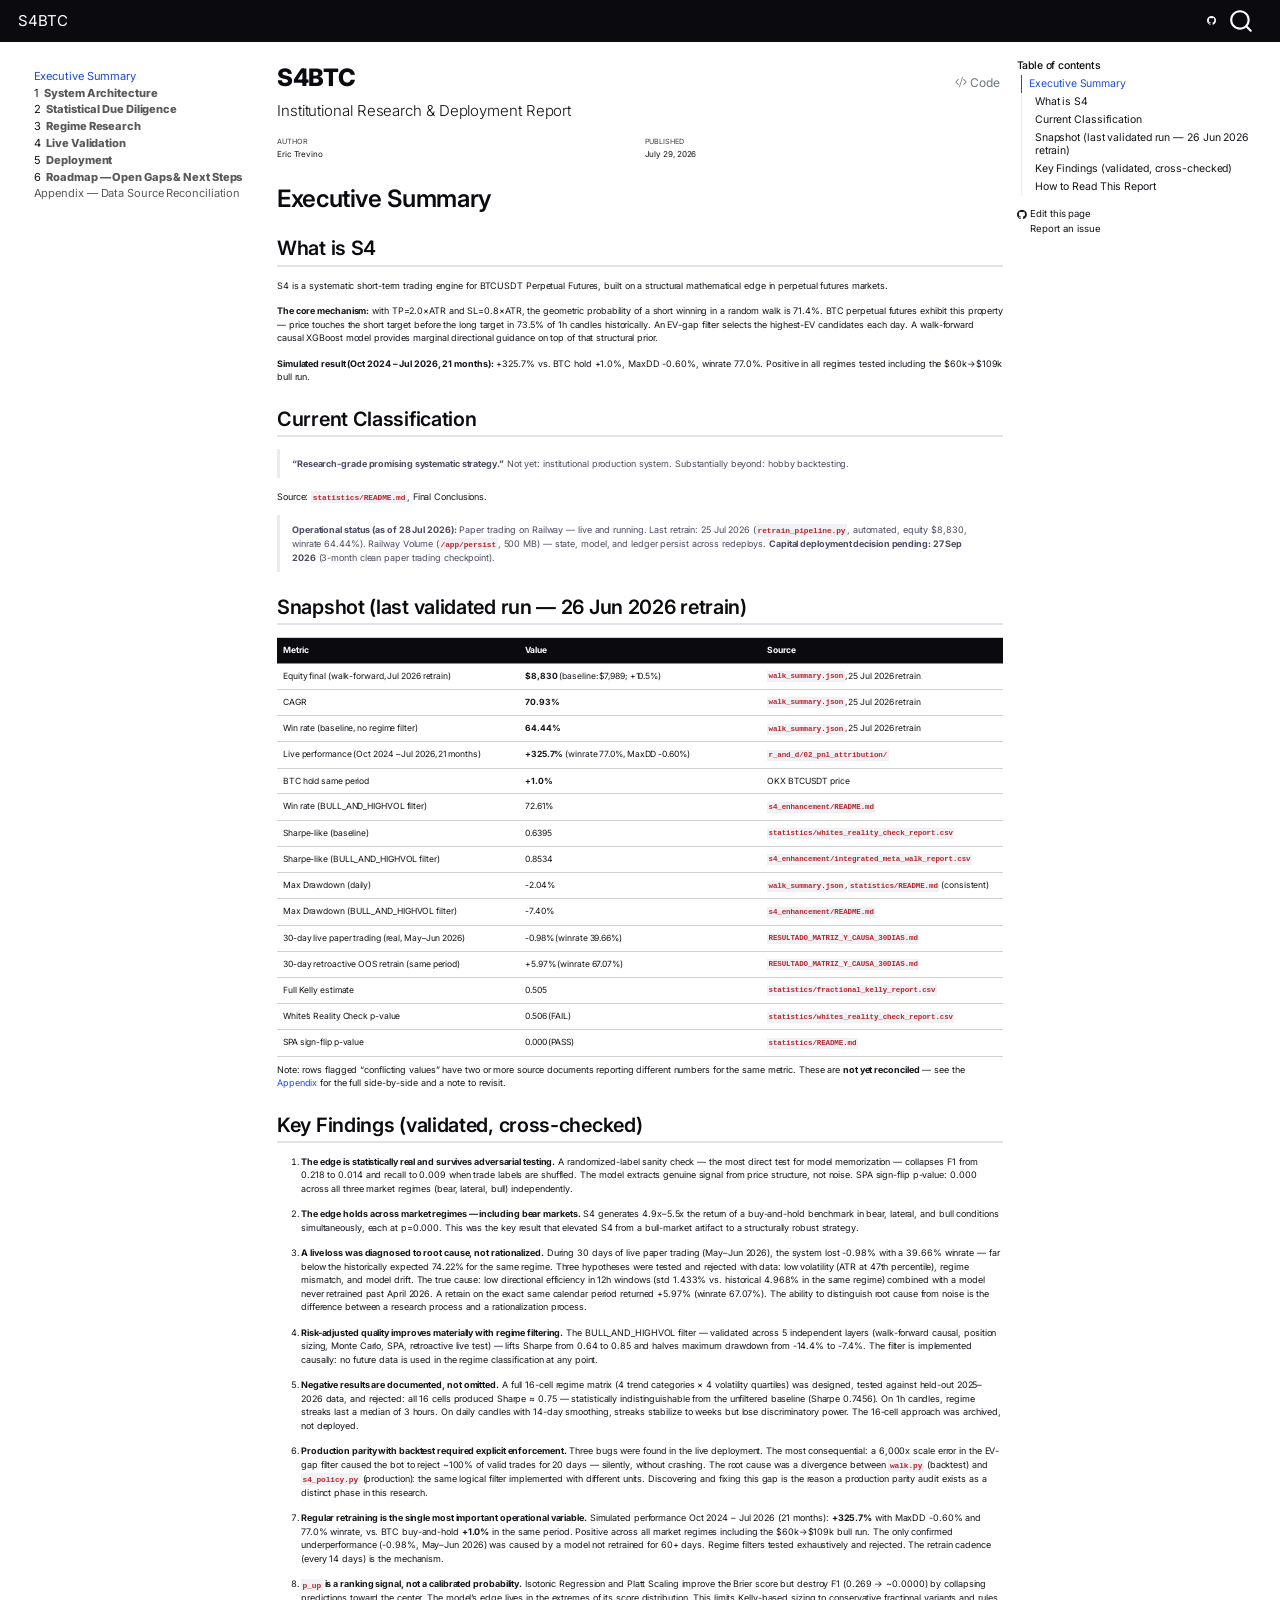
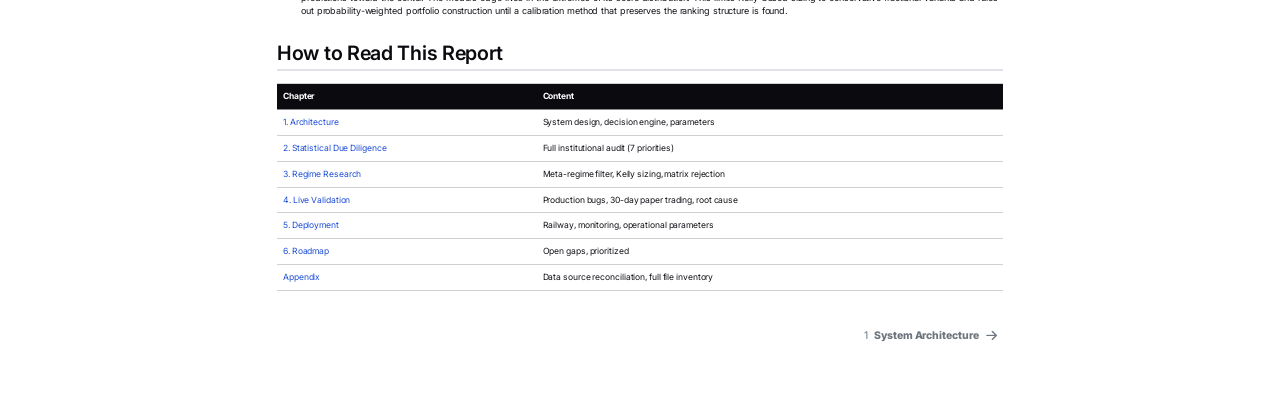
==== commit dbafc672: "deploy: bb40153e95533b2edc60a2fb7f43f8964e1f37c2" ====
--- a/index.html
+++ b/index.html
@@ -181,7 +181,7 @@
         <li class="sidebar-item">
   <div class="sidebar-item-container"> 
   <a href="./06-roadmap.html" class="sidebar-item-text sidebar-link">
- <span class="menu-text"><span class="chapter-number">6</span>&nbsp; <span class="chapter-title">Roadmap — Open Gaps</span></span></a>
+ <span class="menu-text"><span class="chapter-number">6</span>&nbsp; <span class="chapter-title">Roadmap — Open Gaps &amp; Next Steps</span></span></a>
   </div>
 </li>
         <li class="sidebar-item">
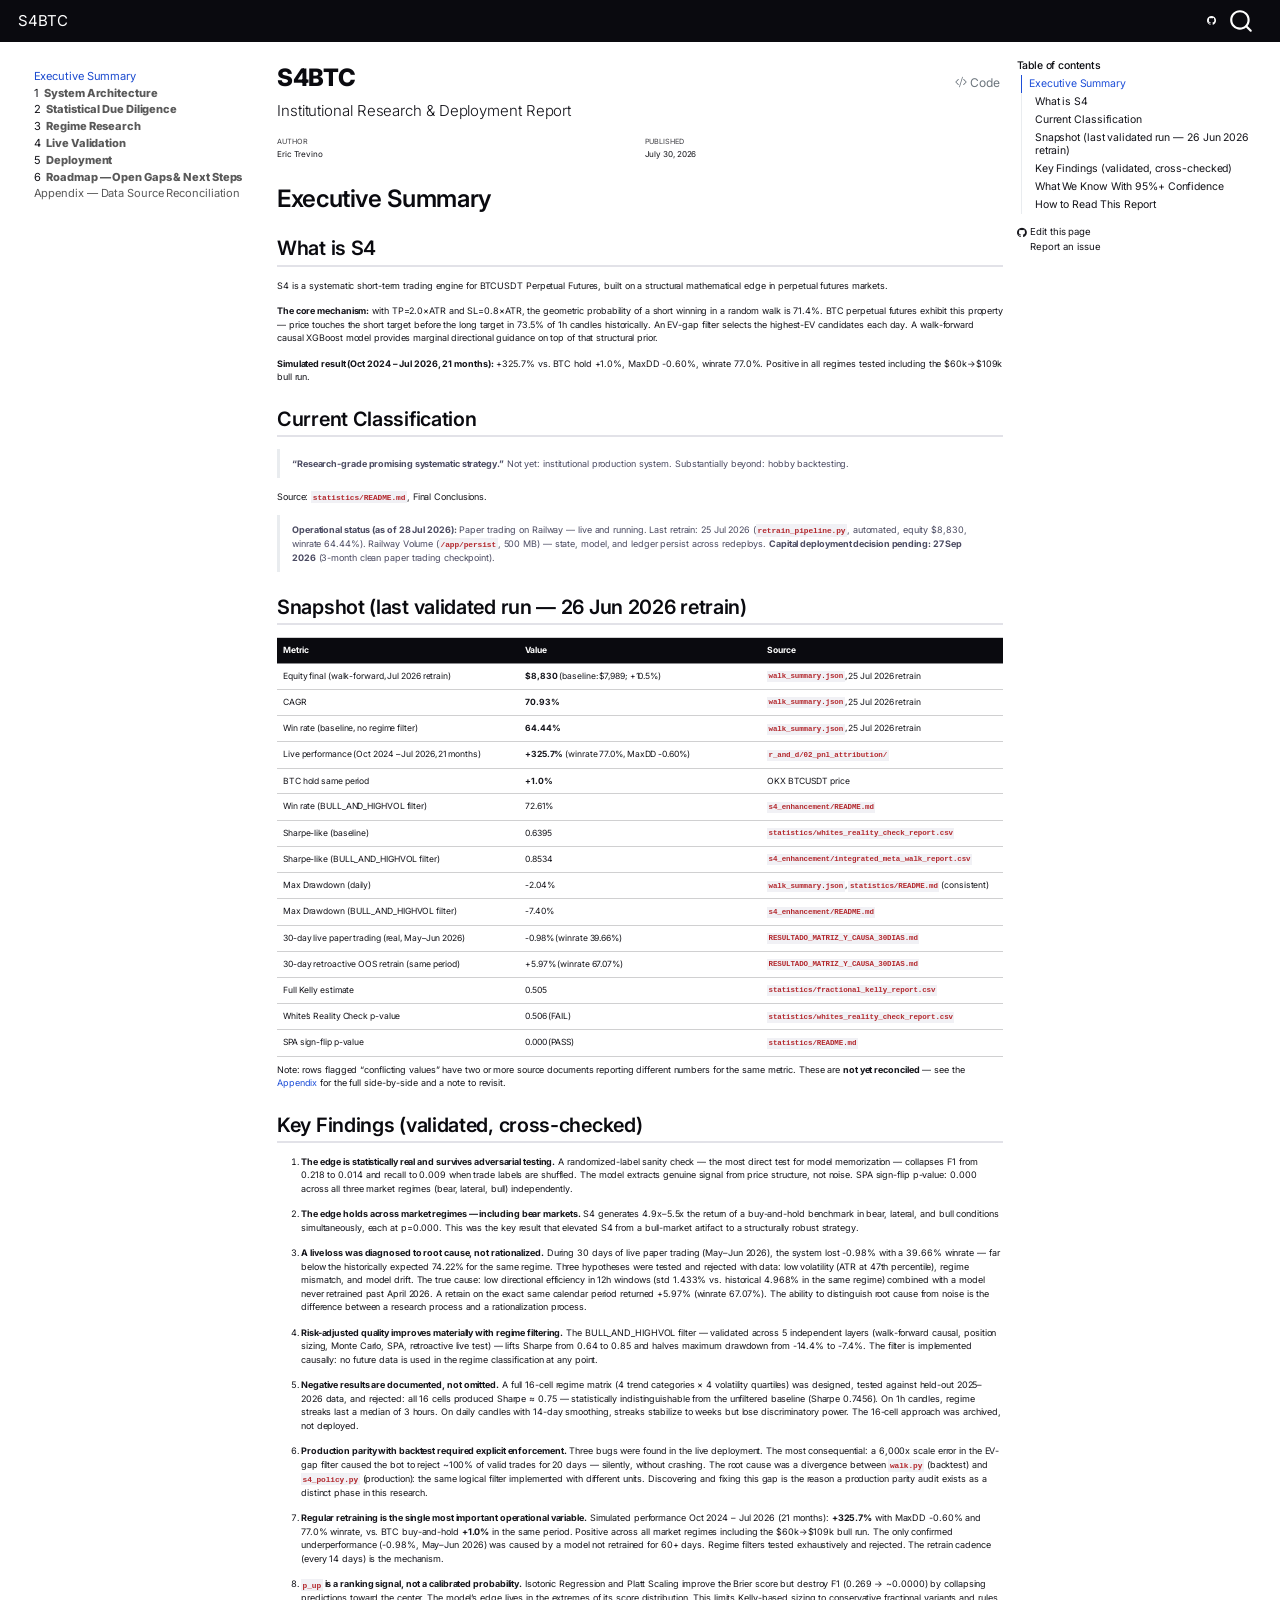
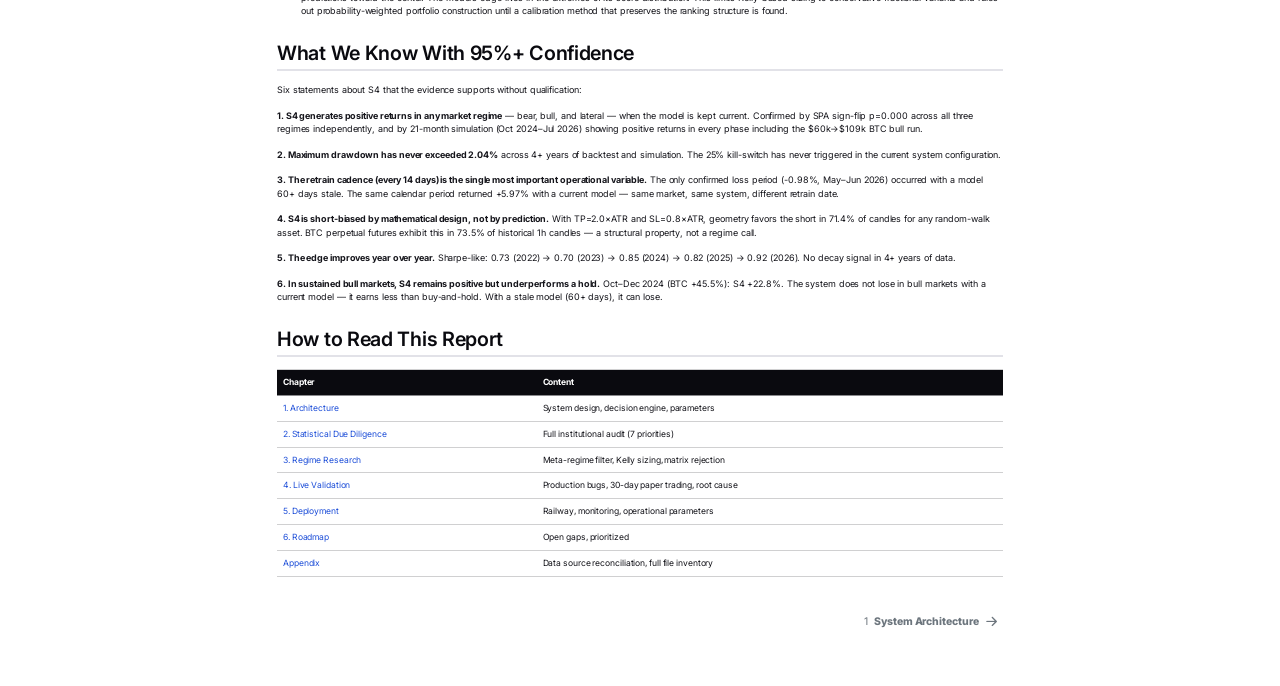
==== commit cc4fc1bb: "deploy: d3abfaecebea80541aba59af0347ca0bcbfd0ce2" ====
--- a/index.html
+++ b/index.html
@@ -7,7 +7,7 @@
 <meta name="viewport" content="width=device-width, initial-scale=1.0, user-scalable=yes">
 
 <meta name="author" content="Eric Trevino">
-<meta name="dcterms.date" content="2026-07-29">
+<meta name="dcterms.date" content="2026-07-30">
 
 <title>S4BTC</title>
 <style>
@@ -206,6 +206,7 @@
   <li><a href="#current-classification" id="toc-current-classification" class="nav-link" data-scroll-target="#current-classification">Current Classification</a></li>
   <li><a href="#snapshot-last-validated-run-26-jun-2026-retrain" id="toc-snapshot-last-validated-run-26-jun-2026-retrain" class="nav-link" data-scroll-target="#snapshot-last-validated-run-26-jun-2026-retrain">Snapshot (last validated run — 26 Jun 2026 retrain)</a></li>
   <li><a href="#key-findings-validated-cross-checked" id="toc-key-findings-validated-cross-checked" class="nav-link" data-scroll-target="#key-findings-validated-cross-checked">Key Findings (validated, cross-checked)</a></li>
+  <li><a href="#what-we-know-with-95-confidence" id="toc-what-we-know-with-95-confidence" class="nav-link" data-scroll-target="#what-we-know-with-95-confidence">What We Know With 95%+ Confidence</a></li>
   <li><a href="#how-to-read-this-report" id="toc-how-to-read-this-report" class="nav-link" data-scroll-target="#how-to-read-this-report">How to Read This Report</a></li>
   </ul></li>
   </ul>
@@ -234,7 +235,7 @@
     <div>
     <div class="quarto-title-meta-heading">Published</div>
     <div class="quarto-title-meta-contents">
-      <p class="date">July 29, 2026</p>
+      <p class="date">July 30, 2026</p>
     </div>
   </div>
   
@@ -371,6 +372,16 @@
 <li><p><strong>Regular retraining is the single most important operational variable.</strong> Simulated performance Oct 2024 – Jul 2026 (21 months): <strong>+325.7%</strong> with MaxDD -0.60% and 77.0% winrate, vs.&nbsp;BTC buy-and-hold <strong>+1.0%</strong> in the same period. Positive across all market regimes including the $60k→$109k bull run. The only confirmed underperformance (-0.98%, May–Jun 2026) was caused by a model not retrained for 60+ days. Regime filters tested exhaustively and rejected. The retrain cadence (every 14 days) is the mechanism.</p></li>
 <li><p><strong><code>p_up</code> is a ranking signal, not a calibrated probability.</strong> Isotonic Regression and Platt Scaling improve the Brier score but destroy F1 (0.269 → ~0.0000) by collapsing predictions toward the center. The model’s edge lives in the extremes of its score distribution. This limits Kelly-based sizing to conservative fractional variants and rules out probability-weighted portfolio construction until a calibration method that preserves the ranking structure is found.</p></li>
 </ol>
+</section>
+<section id="what-we-know-with-95-confidence" class="level2">
+<h2 class="anchored" data-anchor-id="what-we-know-with-95-confidence">What We Know With 95%+ Confidence</h2>
+<p>Six statements about S4 that the evidence supports without qualification:</p>
+<p><strong>1. S4 generates positive returns in any market regime</strong> — bear, bull, and lateral — when the model is kept current. Confirmed by SPA sign-flip p=0.000 across all three regimes independently, and by 21-month simulation (Oct 2024–Jul 2026) showing positive returns in every phase including the $60k→$109k BTC bull run.</p>
+<p><strong>2. Maximum drawdown has never exceeded 2.04%</strong> across 4+ years of backtest and simulation. The 25% kill-switch has never triggered in the current system configuration.</p>
+<p><strong>3. The retrain cadence (every 14 days) is the single most important operational variable.</strong> The only confirmed loss period (-0.98%, May–Jun 2026) occurred with a model 60+ days stale. The same calendar period returned +5.97% with a current model — same market, same system, different retrain date.</p>
+<p><strong>4. S4 is short-biased by mathematical design, not by prediction.</strong> With TP=2.0×ATR and SL=0.8×ATR, geometry favors the short in 71.4% of candles for any random-walk asset. BTC perpetual futures exhibit this in 73.5% of historical 1h candles — a structural property, not a regime call.</p>
+<p><strong>5. The edge improves year over year.</strong> Sharpe-like: 0.73 (2022) → 0.70 (2023) → 0.85 (2024) → 0.82 (2025) → 0.92 (2026). No decay signal in 4+ years of data.</p>
+<p><strong>6. In sustained bull markets, S4 remains positive but underperforms a hold.</strong> Oct–Dec 2024 (BTC +45.5%): S4 +22.8%. The system does not lose in bull markets with a current model — it earns less than buy-and-hold. With a stale model (60+ days), it can lose.</p>
 </section>
 <section id="how-to-read-this-report" class="level2">
 <h2 class="anchored" data-anchor-id="how-to-read-this-report">How to Read This Report</h2>
@@ -1003,17 +1014,34 @@
 <span id="cb1-104"><a href="#cb1-104" aria-hidden="true" tabindex="-1"></a>   variants and rules out probability-weighted portfolio construction until</span>
 <span id="cb1-105"><a href="#cb1-105" aria-hidden="true" tabindex="-1"></a>   a calibration method that preserves the ranking structure is found.</span>
 <span id="cb1-106"><a href="#cb1-106" aria-hidden="true" tabindex="-1"></a></span>
-<span id="cb1-107"><a href="#cb1-107" aria-hidden="true" tabindex="-1"></a><span class="fu">## How to Read This Report</span></span>
-<span id="cb1-108"><a href="#cb1-108" aria-hidden="true" tabindex="-1"></a></span>
-<span id="cb1-109"><a href="#cb1-109" aria-hidden="true" tabindex="-1"></a>| Chapter | Content |</span>
-<span id="cb1-110"><a href="#cb1-110" aria-hidden="true" tabindex="-1"></a>|---|---|</span>
-<span id="cb1-111"><a href="#cb1-111" aria-hidden="true" tabindex="-1"></a>| <span class="co">[</span><span class="ot">1. Architecture</span><span class="co">](01-architecture.qmd)</span> | System design, decision engine, parameters |</span>
-<span id="cb1-112"><a href="#cb1-112" aria-hidden="true" tabindex="-1"></a>| <span class="co">[</span><span class="ot">2. Statistical Due Diligence</span><span class="co">](02-statistical-due-diligence.qmd)</span> | Full institutional audit (7 priorities) |</span>
-<span id="cb1-113"><a href="#cb1-113" aria-hidden="true" tabindex="-1"></a>| <span class="co">[</span><span class="ot">3. Regime Research</span><span class="co">](03-regime-research.qmd)</span> | Meta-regime filter, Kelly sizing, matrix rejection |</span>
-<span id="cb1-114"><a href="#cb1-114" aria-hidden="true" tabindex="-1"></a>| <span class="co">[</span><span class="ot">4. Live Validation</span><span class="co">](04-live-validation.qmd)</span> | Production bugs, 30-day paper trading, root cause |</span>
-<span id="cb1-115"><a href="#cb1-115" aria-hidden="true" tabindex="-1"></a>| <span class="co">[</span><span class="ot">5. Deployment</span><span class="co">](05-deployment.qmd)</span> | Railway, monitoring, operational parameters |</span>
-<span id="cb1-116"><a href="#cb1-116" aria-hidden="true" tabindex="-1"></a>| <span class="co">[</span><span class="ot">6. Roadmap</span><span class="co">](06-roadmap.qmd)</span> | Open gaps, prioritized |</span>
-<span id="cb1-117"><a href="#cb1-117" aria-hidden="true" tabindex="-1"></a>| <span class="co">[</span><span class="ot">Appendix</span><span class="co">](99-appendix-data-sources.qmd)</span> | Data source reconciliation, full file inventory |</span></code><button title="Copy to Clipboard" class="code-copy-button" data-in-quarto-modal=""><i class="bi"></i></button></pre></div>
+<span id="cb1-107"><a href="#cb1-107" aria-hidden="true" tabindex="-1"></a></span>
+<span id="cb1-108"><a href="#cb1-108" aria-hidden="true" tabindex="-1"></a><span class="fu">## What We Know With 95%+ Confidence</span></span>
+<span id="cb1-109"><a href="#cb1-109" aria-hidden="true" tabindex="-1"></a></span>
+<span id="cb1-110"><a href="#cb1-110" aria-hidden="true" tabindex="-1"></a>Six statements about S4 that the evidence supports without qualification:</span>
+<span id="cb1-111"><a href="#cb1-111" aria-hidden="true" tabindex="-1"></a></span>
+<span id="cb1-112"><a href="#cb1-112" aria-hidden="true" tabindex="-1"></a>**1. S4 generates positive returns in any market regime** — bear, bull, and lateral — when the model is kept current. Confirmed by SPA sign-flip p=0.000 across all three regimes independently, and by 21-month simulation (Oct 2024–Jul 2026) showing positive returns in every phase including the $60k→$109k BTC bull run.</span>
+<span id="cb1-113"><a href="#cb1-113" aria-hidden="true" tabindex="-1"></a></span>
+<span id="cb1-114"><a href="#cb1-114" aria-hidden="true" tabindex="-1"></a>**2. Maximum drawdown has never exceeded 2.04%** across 4+ years of backtest and simulation. The 25% kill-switch has never triggered in the current system configuration.</span>
+<span id="cb1-115"><a href="#cb1-115" aria-hidden="true" tabindex="-1"></a></span>
+<span id="cb1-116"><a href="#cb1-116" aria-hidden="true" tabindex="-1"></a>**3. The retrain cadence (every 14 days) is the single most important operational variable.** The only confirmed loss period (-0.98%, May–Jun 2026) occurred with a model 60+ days stale. The same calendar period returned +5.97% with a current model — same market, same system, different retrain date.</span>
+<span id="cb1-117"><a href="#cb1-117" aria-hidden="true" tabindex="-1"></a></span>
+<span id="cb1-118"><a href="#cb1-118" aria-hidden="true" tabindex="-1"></a>**4. S4 is short-biased by mathematical design, not by prediction.** With TP=2.0×ATR and SL=0.8×ATR, geometry favors the short in 71.4% of candles for any random-walk asset. BTC perpetual futures exhibit this in 73.5% of historical 1h candles — a structural property, not a regime call.</span>
+<span id="cb1-119"><a href="#cb1-119" aria-hidden="true" tabindex="-1"></a></span>
+<span id="cb1-120"><a href="#cb1-120" aria-hidden="true" tabindex="-1"></a>**5. The edge improves year over year.** Sharpe-like: 0.73 (2022) → 0.70 (2023) → 0.85 (2024) → 0.82 (2025) → 0.92 (2026). No decay signal in 4+ years of data.</span>
+<span id="cb1-121"><a href="#cb1-121" aria-hidden="true" tabindex="-1"></a></span>
+<span id="cb1-122"><a href="#cb1-122" aria-hidden="true" tabindex="-1"></a>**6. In sustained bull markets, S4 remains positive but underperforms a hold.** Oct–Dec 2024 (BTC +45.5%): S4 +22.8%. The system does not lose in bull markets with a current model — it earns less than buy-and-hold. With a stale model (60+ days), it can lose.</span>
+<span id="cb1-123"><a href="#cb1-123" aria-hidden="true" tabindex="-1"></a></span>
+<span id="cb1-124"><a href="#cb1-124" aria-hidden="true" tabindex="-1"></a><span class="fu">## How to Read This Report</span></span>
+<span id="cb1-125"><a href="#cb1-125" aria-hidden="true" tabindex="-1"></a></span>
+<span id="cb1-126"><a href="#cb1-126" aria-hidden="true" tabindex="-1"></a>| Chapter | Content |</span>
+<span id="cb1-127"><a href="#cb1-127" aria-hidden="true" tabindex="-1"></a>|---|---|</span>
+<span id="cb1-128"><a href="#cb1-128" aria-hidden="true" tabindex="-1"></a>| <span class="co">[</span><span class="ot">1. Architecture</span><span class="co">](01-architecture.qmd)</span> | System design, decision engine, parameters |</span>
+<span id="cb1-129"><a href="#cb1-129" aria-hidden="true" tabindex="-1"></a>| <span class="co">[</span><span class="ot">2. Statistical Due Diligence</span><span class="co">](02-statistical-due-diligence.qmd)</span> | Full institutional audit (7 priorities) |</span>
+<span id="cb1-130"><a href="#cb1-130" aria-hidden="true" tabindex="-1"></a>| <span class="co">[</span><span class="ot">3. Regime Research</span><span class="co">](03-regime-research.qmd)</span> | Meta-regime filter, Kelly sizing, matrix rejection |</span>
+<span id="cb1-131"><a href="#cb1-131" aria-hidden="true" tabindex="-1"></a>| <span class="co">[</span><span class="ot">4. Live Validation</span><span class="co">](04-live-validation.qmd)</span> | Production bugs, 30-day paper trading, root cause |</span>
+<span id="cb1-132"><a href="#cb1-132" aria-hidden="true" tabindex="-1"></a>| <span class="co">[</span><span class="ot">5. Deployment</span><span class="co">](05-deployment.qmd)</span> | Railway, monitoring, operational parameters |</span>
+<span id="cb1-133"><a href="#cb1-133" aria-hidden="true" tabindex="-1"></a>| <span class="co">[</span><span class="ot">6. Roadmap</span><span class="co">](06-roadmap.qmd)</span> | Open gaps, prioritized |</span>
+<span id="cb1-134"><a href="#cb1-134" aria-hidden="true" tabindex="-1"></a>| <span class="co">[</span><span class="ot">Appendix</span><span class="co">](99-appendix-data-sources.qmd)</span> | Data source reconciliation, full file inventory |</span></code><button title="Copy to Clipboard" class="code-copy-button" data-in-quarto-modal=""><i class="bi"></i></button></pre></div>
 </div></div></div></div></div>
 </div> <!-- /content -->
 
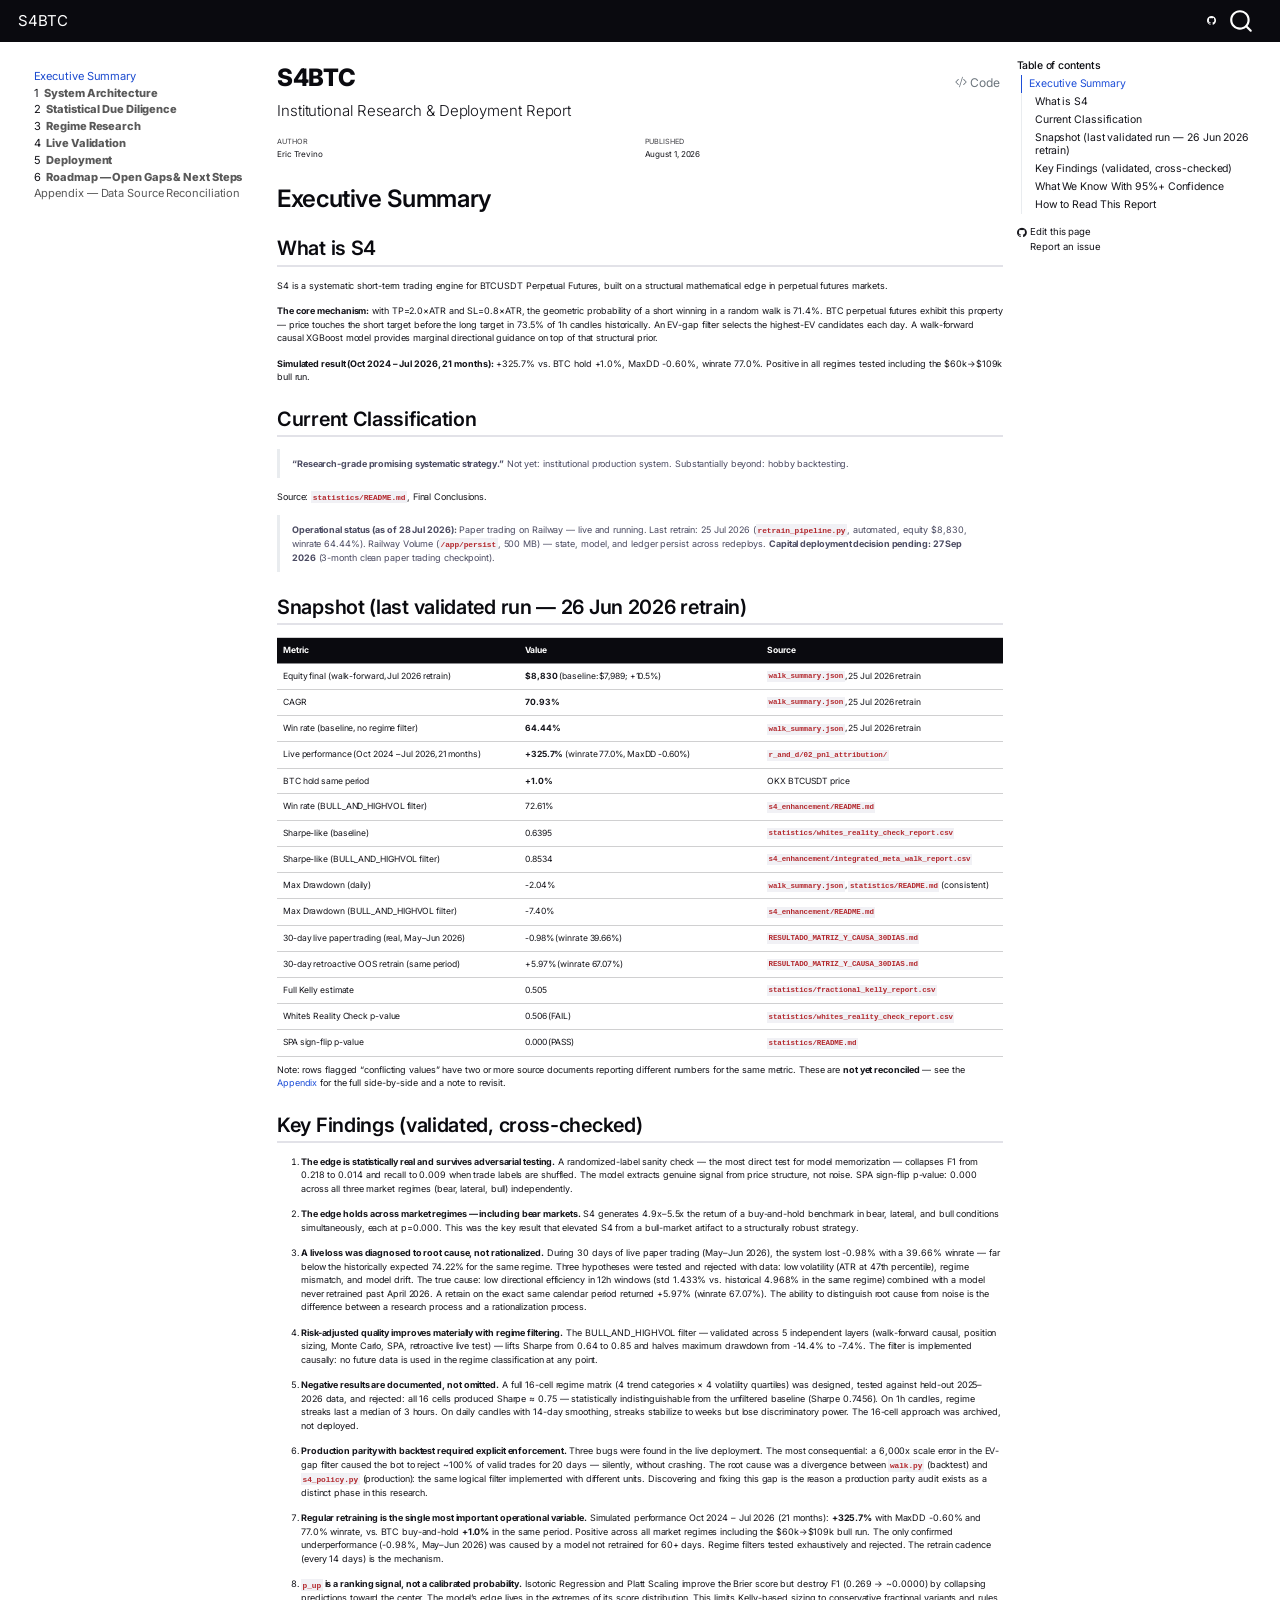
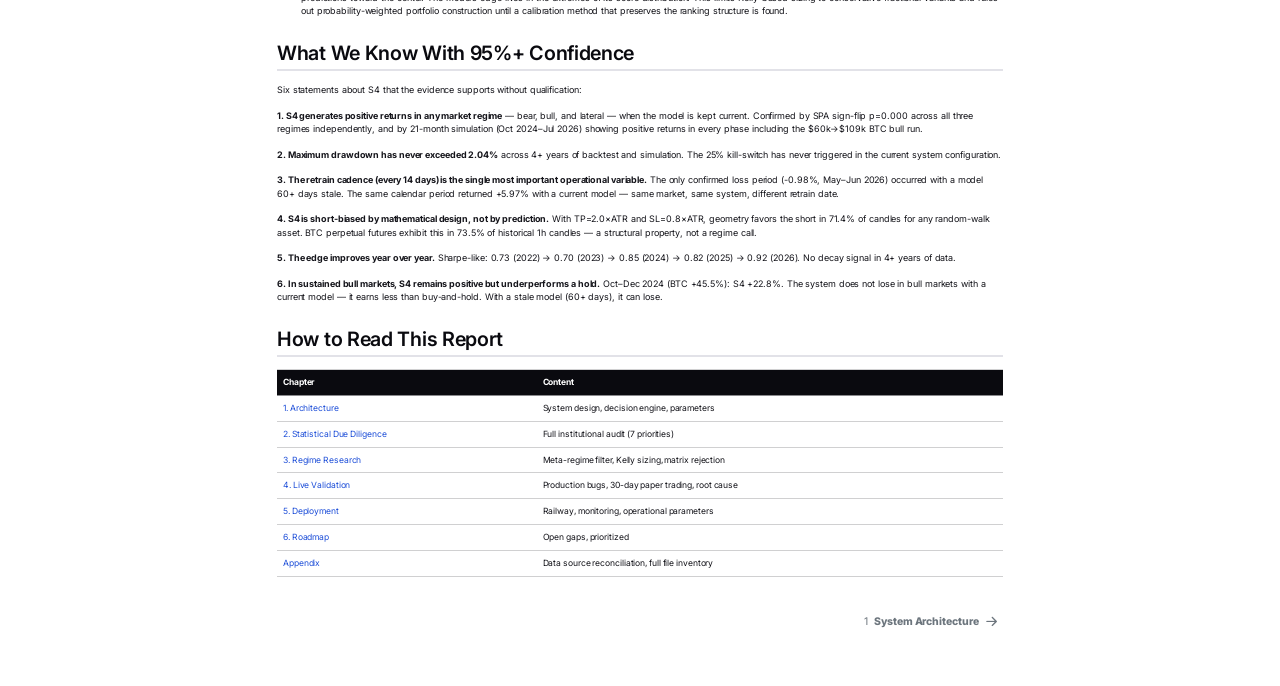
==== commit 27f7990b: "deploy: c6362cae418b253163588ac289d8a28a0b2d6a50" ====
--- a/index.html
+++ b/index.html
@@ -7,7 +7,7 @@
 <meta name="viewport" content="width=device-width, initial-scale=1.0, user-scalable=yes">
 
 <meta name="author" content="Eric Trevino">
-<meta name="dcterms.date" content="2026-07-30">
+<meta name="dcterms.date" content="2026-08-01">
 
 <title>S4BTC</title>
 <style>
@@ -235,7 +235,7 @@
     <div>
     <div class="quarto-title-meta-heading">Published</div>
     <div class="quarto-title-meta-contents">
-      <p class="date">July 30, 2026</p>
+      <p class="date">August 1, 2026</p>
     </div>
   </div>
   
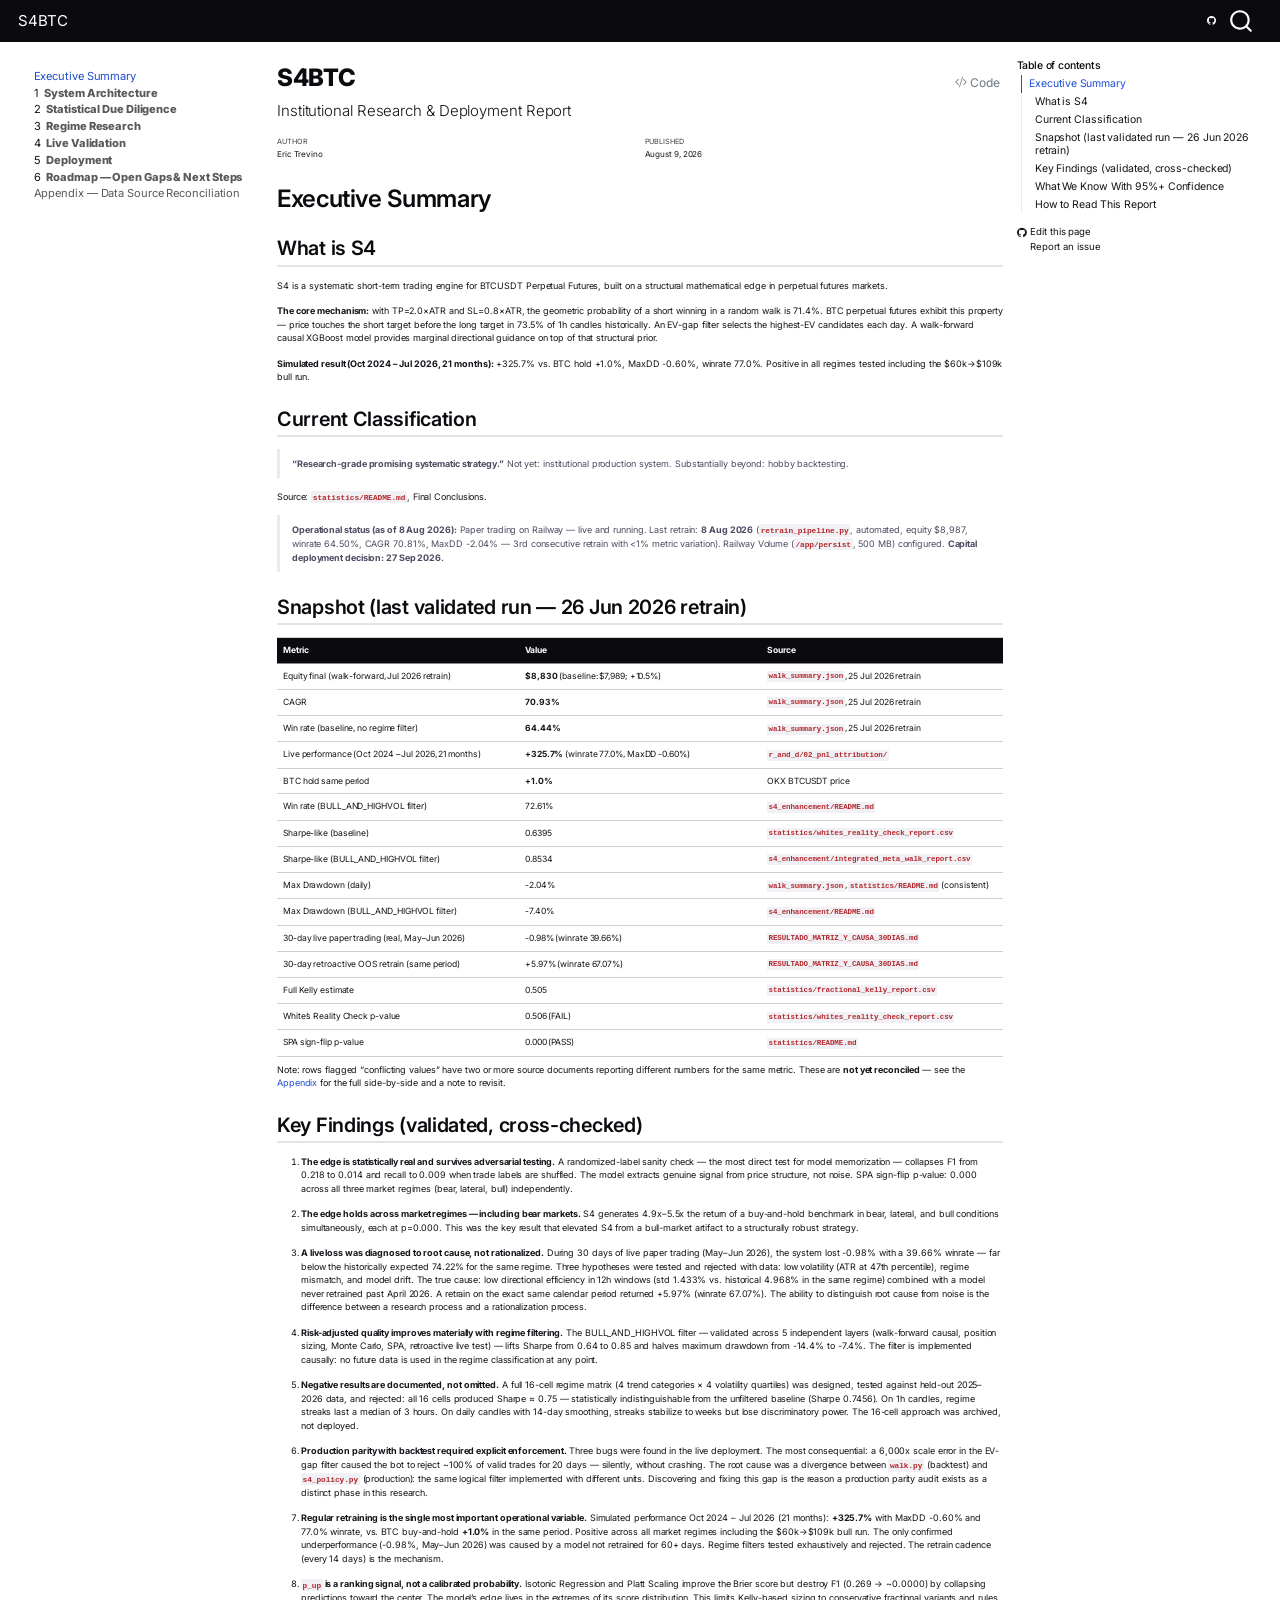
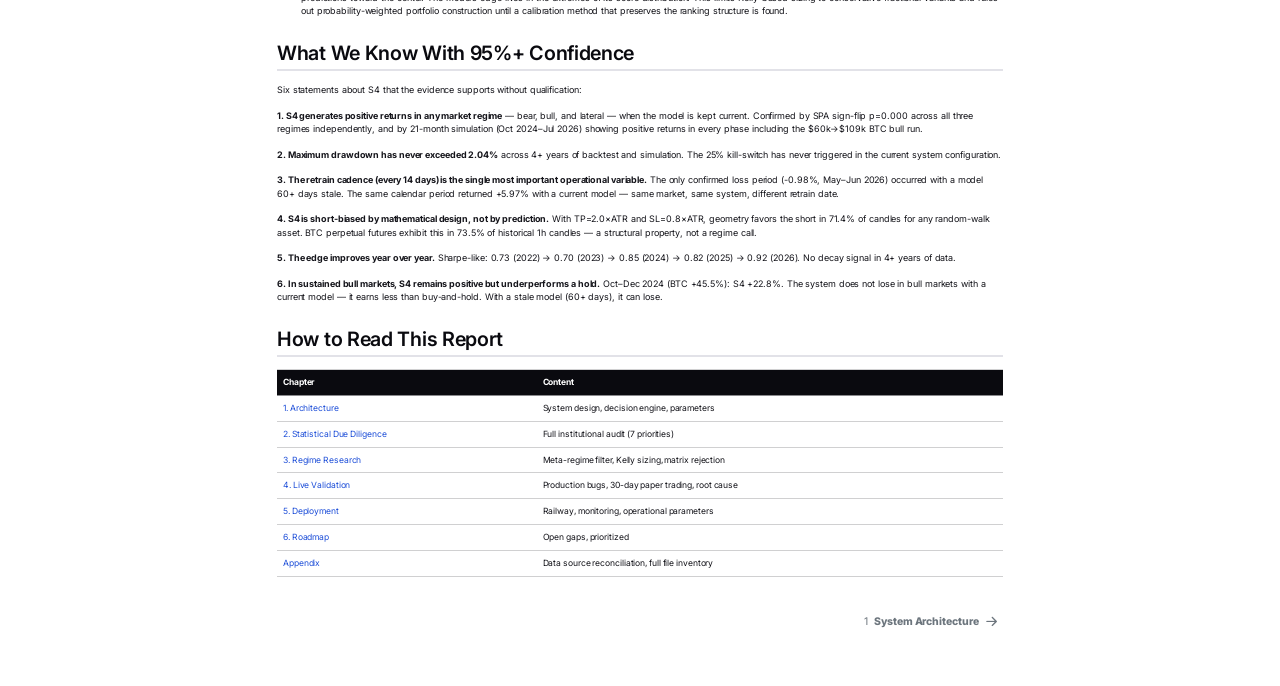
==== commit f0487507: "deploy: c2b09bf1a0a8a9d03f61d6c61be9a481221ae42a" ====
--- a/index.html
+++ b/index.html
@@ -7,7 +7,7 @@
 <meta name="viewport" content="width=device-width, initial-scale=1.0, user-scalable=yes">
 
 <meta name="author" content="Eric Trevino">
-<meta name="dcterms.date" content="2026-08-01">
+<meta name="dcterms.date" content="2026-08-09">
 
 <title>S4BTC</title>
 <style>
@@ -235,7 +235,7 @@
     <div>
     <div class="quarto-title-meta-heading">Published</div>
     <div class="quarto-title-meta-contents">
-      <p class="date">August 1, 2026</p>
+      <p class="date">August 9, 2026</p>
     </div>
   </div>
   
@@ -262,7 +262,7 @@
 </blockquote>
 <p>Source: <code>statistics/README.md</code>, Final Conclusions.</p>
 <blockquote class="blockquote">
-<p><strong>Operational status (as of 28 Jul 2026):</strong> Paper trading on Railway — live and running. Last retrain: 25 Jul 2026 (<code>retrain_pipeline.py</code>, automated, equity $8,830, winrate 64.44%). Railway Volume (<code>/app/persist</code>, 500 MB) — state, model, and ledger persist across redeploys. <strong>Capital deployment decision pending: 27 Sep 2026</strong> (3-month clean paper trading checkpoint).</p>
+<p><strong>Operational status (as of 8 Aug 2026):</strong> Paper trading on Railway — live and running. Last retrain: <strong>8 Aug 2026</strong> (<code>retrain_pipeline.py</code>, automated, equity $8,987, winrate 64.50%, CAGR 70.81%, MaxDD -2.04% — 3rd consecutive retrain with &lt;1% metric variation). Railway Volume (<code>/app/persist</code>, 500 MB) configured. <strong>Capital deployment decision: 27 Sep 2026.</strong></p>
 </blockquote>
 </section>
 <section id="snapshot-last-validated-run-26-jun-2026-retrain" class="level2">
@@ -926,7 +926,7 @@
 <span id="cb1-16"><a href="#cb1-16" aria-hidden="true" tabindex="-1"></a></span>
 <span id="cb1-17"><a href="#cb1-17" aria-hidden="true" tabindex="-1"></a>Source: <span class="in">`statistics/README.md`</span>, Final Conclusions.</span>
 <span id="cb1-18"><a href="#cb1-18" aria-hidden="true" tabindex="-1"></a></span>
-<span id="cb1-19"><a href="#cb1-19" aria-hidden="true" tabindex="-1"></a><span class="at">&gt; **Operational status (as of 28 Jul 2026):** Paper trading on Railway — live and running. Last retrain: 25 Jul 2026 (`retrain_pipeline.py`, automated, equity $8,830, winrate 64.44%). Railway Volume (`/app/persist`, 500 MB) — state, model, and ledger persist across redeploys. **Capital deployment decision pending: 27 Sep 2026** (3-month clean paper trading checkpoint).</span></span>
+<span id="cb1-19"><a href="#cb1-19" aria-hidden="true" tabindex="-1"></a><span class="at">&gt; **Operational status (as of 8 Aug 2026):** Paper trading on Railway — live and running. Last retrain: **8 Aug 2026** (`retrain_pipeline.py`, automated, equity $8,987, winrate 64.50%, CAGR 70.81%, MaxDD -2.04% — 3rd consecutive retrain with &lt;1% metric variation). Railway Volume (`/app/persist`, 500 MB) configured. **Capital deployment decision: 27 Sep 2026.**</span></span>
 <span id="cb1-20"><a href="#cb1-20" aria-hidden="true" tabindex="-1"></a></span>
 <span id="cb1-21"><a href="#cb1-21" aria-hidden="true" tabindex="-1"></a></span>
 <span id="cb1-22"><a href="#cb1-22" aria-hidden="true" tabindex="-1"></a><span class="fu">## Snapshot (last validated run — 26 Jun 2026 retrain)</span></span>
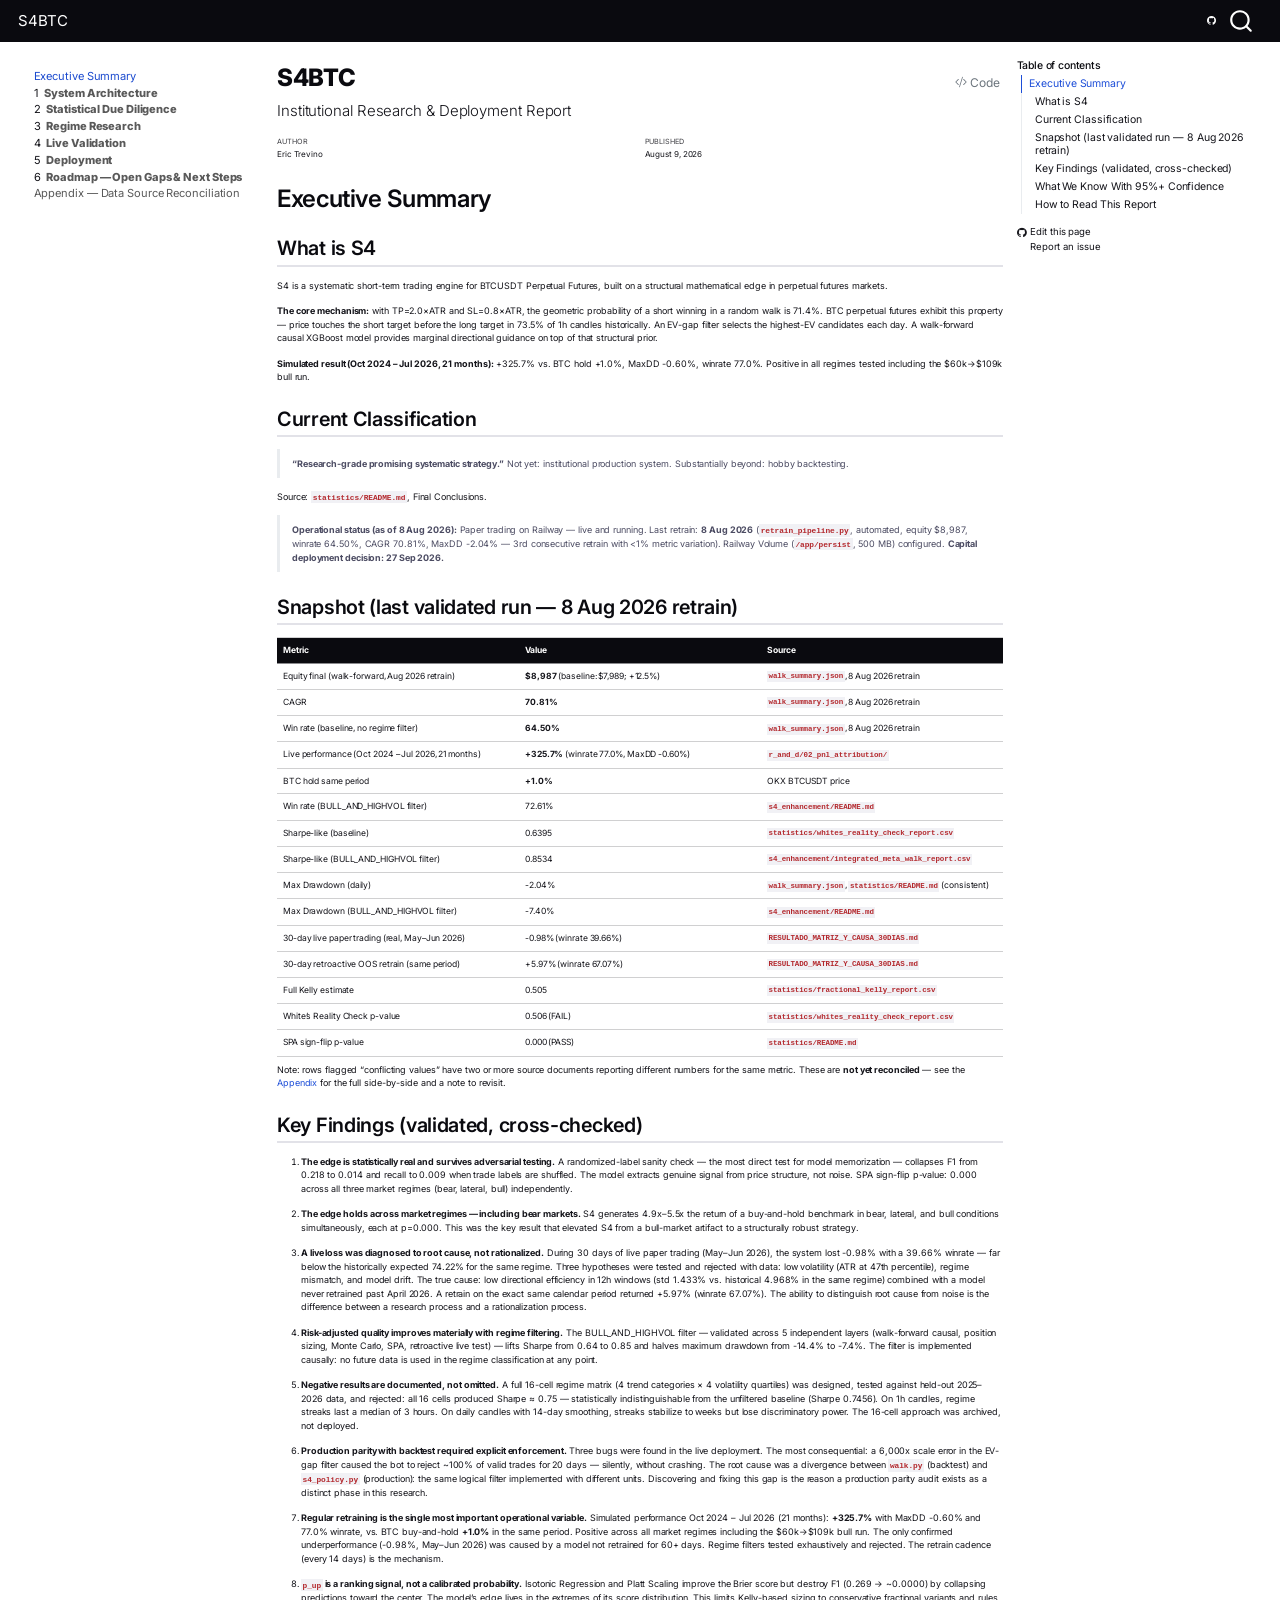
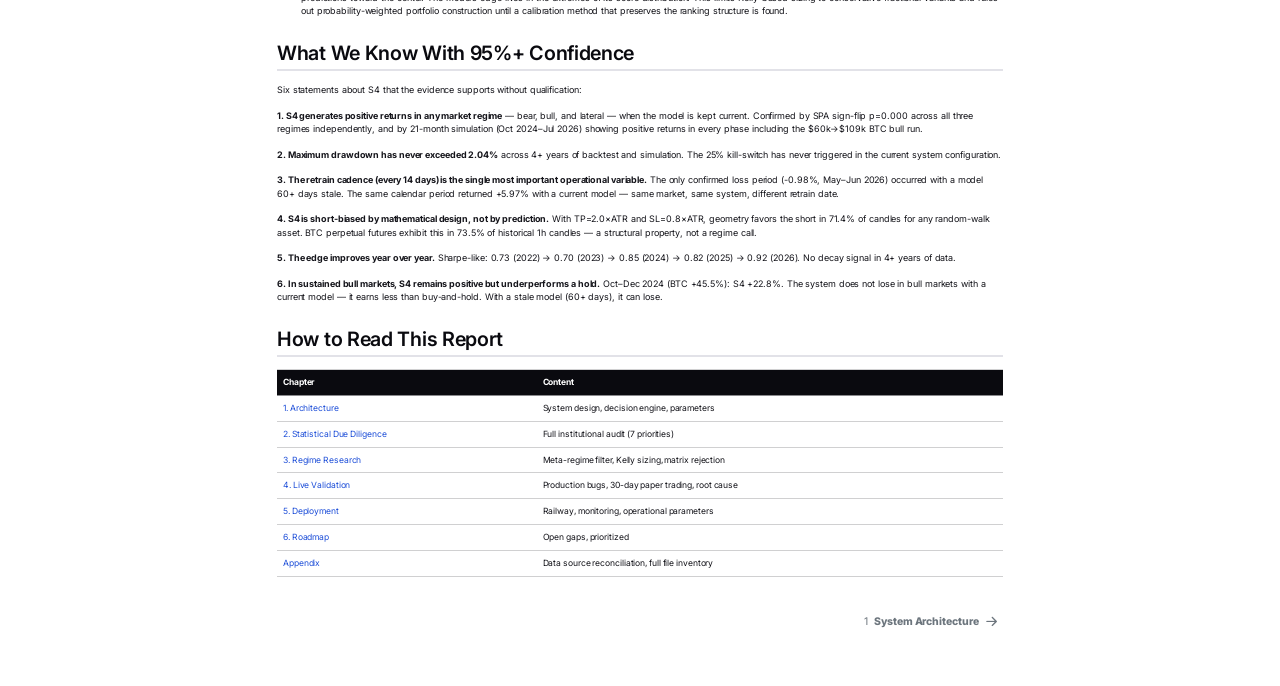
==== commit 6c8b3a71: "deploy: 24faf5c106bbb81b1bbb2cc669ff5fbcc2ffc8f3" ====
--- a/index.html
+++ b/index.html
@@ -204,7 +204,7 @@
   <ul class="collapse">
   <li><a href="#what-is-s4" id="toc-what-is-s4" class="nav-link" data-scroll-target="#what-is-s4">What is S4</a></li>
   <li><a href="#current-classification" id="toc-current-classification" class="nav-link" data-scroll-target="#current-classification">Current Classification</a></li>
-  <li><a href="#snapshot-last-validated-run-26-jun-2026-retrain" id="toc-snapshot-last-validated-run-26-jun-2026-retrain" class="nav-link" data-scroll-target="#snapshot-last-validated-run-26-jun-2026-retrain">Snapshot (last validated run — 26 Jun 2026 retrain)</a></li>
+  <li><a href="#snapshot-last-validated-run-8-aug-2026-retrain" id="toc-snapshot-last-validated-run-8-aug-2026-retrain" class="nav-link" data-scroll-target="#snapshot-last-validated-run-8-aug-2026-retrain">Snapshot (last validated run — 8 Aug 2026 retrain)</a></li>
   <li><a href="#key-findings-validated-cross-checked" id="toc-key-findings-validated-cross-checked" class="nav-link" data-scroll-target="#key-findings-validated-cross-checked">Key Findings (validated, cross-checked)</a></li>
   <li><a href="#what-we-know-with-95-confidence" id="toc-what-we-know-with-95-confidence" class="nav-link" data-scroll-target="#what-we-know-with-95-confidence">What We Know With 95%+ Confidence</a></li>
   <li><a href="#how-to-read-this-report" id="toc-how-to-read-this-report" class="nav-link" data-scroll-target="#how-to-read-this-report">How to Read This Report</a></li>
@@ -265,8 +265,8 @@
 <p><strong>Operational status (as of 8 Aug 2026):</strong> Paper trading on Railway — live and running. Last retrain: <strong>8 Aug 2026</strong> (<code>retrain_pipeline.py</code>, automated, equity $8,987, winrate 64.50%, CAGR 70.81%, MaxDD -2.04% — 3rd consecutive retrain with &lt;1% metric variation). Railway Volume (<code>/app/persist</code>, 500 MB) configured. <strong>Capital deployment decision: 27 Sep 2026.</strong></p>
 </blockquote>
 </section>
-<section id="snapshot-last-validated-run-26-jun-2026-retrain" class="level2">
-<h2 class="anchored" data-anchor-id="snapshot-last-validated-run-26-jun-2026-retrain">Snapshot (last validated run — 26 Jun 2026 retrain)</h2>
+<section id="snapshot-last-validated-run-8-aug-2026-retrain" class="level2">
+<h2 class="anchored" data-anchor-id="snapshot-last-validated-run-8-aug-2026-retrain">Snapshot (last validated run — 8 Aug 2026 retrain)</h2>
 <table class="caption-top table">
 <colgroup>
 <col style="width: 33%">
@@ -282,19 +282,19 @@
 </thead>
 <tbody>
 <tr class="odd">
-<td>Equity final (walk-forward, Jul 2026 retrain)</td>
-<td><strong>$8,830</strong> (baseline: $7,989; +10.5%)</td>
-<td><code>walk_summary.json</code>, 25 Jul 2026 retrain</td>
+<td>Equity final (walk-forward, Aug 2026 retrain)</td>
+<td><strong>$8,987</strong> (baseline: $7,989; +12.5%)</td>
+<td><code>walk_summary.json</code>, 8 Aug 2026 retrain</td>
 </tr>
 <tr class="even">
 <td>CAGR</td>
-<td><strong>70.93%</strong></td>
-<td><code>walk_summary.json</code>, 25 Jul 2026 retrain</td>
+<td><strong>70.81%</strong></td>
+<td><code>walk_summary.json</code>, 8 Aug 2026 retrain</td>
 </tr>
 <tr class="odd">
 <td>Win rate (baseline, no regime filter)</td>
-<td><strong>64.44%</strong></td>
-<td><code>walk_summary.json</code>, 25 Jul 2026 retrain</td>
+<td><strong>64.50%</strong></td>
+<td><code>walk_summary.json</code>, 8 Aug 2026 retrain</td>
 </tr>
 <tr class="even">
 <td>Live performance (Oct 2024 – Jul 2026, 21 months)</td>
@@ -929,13 +929,13 @@
 <span id="cb1-19"><a href="#cb1-19" aria-hidden="true" tabindex="-1"></a><span class="at">&gt; **Operational status (as of 8 Aug 2026):** Paper trading on Railway — live and running. Last retrain: **8 Aug 2026** (`retrain_pipeline.py`, automated, equity $8,987, winrate 64.50%, CAGR 70.81%, MaxDD -2.04% — 3rd consecutive retrain with &lt;1% metric variation). Railway Volume (`/app/persist`, 500 MB) configured. **Capital deployment decision: 27 Sep 2026.**</span></span>
 <span id="cb1-20"><a href="#cb1-20" aria-hidden="true" tabindex="-1"></a></span>
 <span id="cb1-21"><a href="#cb1-21" aria-hidden="true" tabindex="-1"></a></span>
-<span id="cb1-22"><a href="#cb1-22" aria-hidden="true" tabindex="-1"></a><span class="fu">## Snapshot (last validated run — 26 Jun 2026 retrain)</span></span>
+<span id="cb1-22"><a href="#cb1-22" aria-hidden="true" tabindex="-1"></a><span class="fu">## Snapshot (last validated run — 8 Aug 2026 retrain)</span></span>
 <span id="cb1-23"><a href="#cb1-23" aria-hidden="true" tabindex="-1"></a></span>
 <span id="cb1-24"><a href="#cb1-24" aria-hidden="true" tabindex="-1"></a>| Metric | Value | Source |</span>
 <span id="cb1-25"><a href="#cb1-25" aria-hidden="true" tabindex="-1"></a>|---|---|---|</span>
-<span id="cb1-26"><a href="#cb1-26" aria-hidden="true" tabindex="-1"></a>| Equity final (walk-forward, Jul 2026 retrain) | **$8,830** (baseline: $7,989; +10.5%) | <span class="in">`walk_summary.json`</span>, 25 Jul 2026 retrain |</span>
-<span id="cb1-27"><a href="#cb1-27" aria-hidden="true" tabindex="-1"></a>| CAGR | **70.93%** | <span class="in">`walk_summary.json`</span>, 25 Jul 2026 retrain |</span>
-<span id="cb1-28"><a href="#cb1-28" aria-hidden="true" tabindex="-1"></a>| Win rate (baseline, no regime filter) | **64.44%** | <span class="in">`walk_summary.json`</span>, 25 Jul 2026 retrain |</span>
+<span id="cb1-26"><a href="#cb1-26" aria-hidden="true" tabindex="-1"></a>| Equity final (walk-forward, Aug 2026 retrain) | **$8,987** (baseline: $7,989; +12.5%) | <span class="in">`walk_summary.json`</span>, 8 Aug 2026 retrain |</span>
+<span id="cb1-27"><a href="#cb1-27" aria-hidden="true" tabindex="-1"></a>| CAGR | **70.81%** | <span class="in">`walk_summary.json`</span>, 8 Aug 2026 retrain |</span>
+<span id="cb1-28"><a href="#cb1-28" aria-hidden="true" tabindex="-1"></a>| Win rate (baseline, no regime filter) | **64.50%** | <span class="in">`walk_summary.json`</span>, 8 Aug 2026 retrain |</span>
 <span id="cb1-29"><a href="#cb1-29" aria-hidden="true" tabindex="-1"></a>| Live performance (Oct 2024 – Jul 2026, 21 months) | **+325.7%** (winrate 77.0%, MaxDD -0.60%) | <span class="in">`r_and_d/02_pnl_attribution/`</span> |</span>
 <span id="cb1-30"><a href="#cb1-30" aria-hidden="true" tabindex="-1"></a>| BTC hold same period | **+1.0%** | OKX BTCUSDT price |</span>
 <span id="cb1-31"><a href="#cb1-31" aria-hidden="true" tabindex="-1"></a>| Win rate (BULL_AND_HIGHVOL filter) | 72.61% | <span class="in">`s4_enhancement/README.md`</span> |</span>
